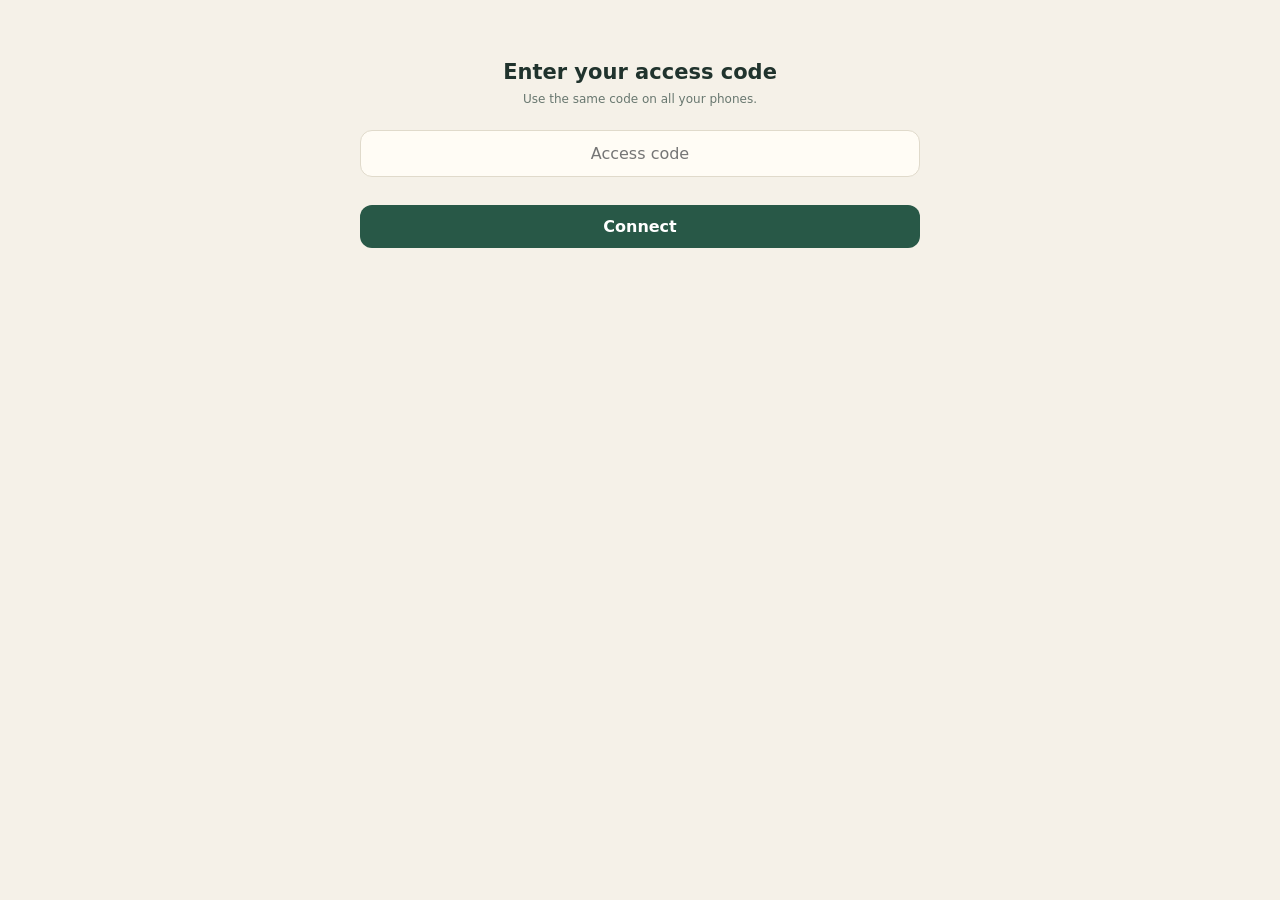
==== index.html @ 41779495 "Add files via upload" ====
<!doctype html>
<html lang="en">
<head>
<meta charset="utf-8">
<meta name="viewport" content="width=device-width, initial-scale=1, viewport-fit=cover">
<meta name="theme-color" content="#285847">
<meta name="apple-mobile-web-app-capable" content="yes">
<meta name="mobile-web-app-capable" content="yes">
<meta name="apple-mobile-web-app-title" content="Arruapan caisses">
<title>Arruapan caisses</title>
<style>
:root{--bg:#F5F1E8;--fg:#20332D;--card:#FFFCF5;--pri:#285847;--onpri:#fff;--mut:#68776F;--bd:#E0DACB;--bad:#B3402F;--mu:#ECE6D8;
box-sizing:border-box;padding-top:env(safe-area-inset-top,0px);padding-bottom:env(safe-area-inset-bottom,0px)}
@media (prefers-color-scheme:dark){:root:not([data-theme="light"]){--bg:#14201B;--fg:#EDEBE3;--card:#1C2B25;--pri:#4E9A7C;--onpri:#0E1713;--mut:#9AAAA2;--bd:#2C3E36;--bad:#E5806F;--mu:#24352E}}
:root[data-theme="dark"]{--bg:#14201B;--fg:#EDEBE3;--card:#1C2B25;--pri:#4E9A7C;--onpri:#0E1713;--mut:#9AAAA2;--bd:#2C3E36;--bad:#E5806F;--mu:#24352E}
html,body{margin:0;min-height:100%;background:var(--bg);color:var(--fg);font-family:system-ui,-apple-system,"Segoe UI",Roboto,Arial,sans-serif}
main,#codeScreen{max-width:560px;margin:0 auto;padding:18px 18px 40px}
header{display:flex;align-items:center;gap:10px;margin-bottom:16px}
h1{flex:1;font-size:21px;margin:0}
button{font:inherit;cursor:pointer;border:0;border-radius:12px;padding:12px 16px;background:var(--pri);color:var(--onpri);font-weight:600}
button.alt{background:var(--mu);color:var(--fg)}
button.sel{background:var(--pri);color:var(--onpri)}
button:disabled{opacity:.6}
input{font:inherit;width:100%;box-sizing:border-box;padding:13px;border-radius:12px;border:1px solid var(--bd);background:var(--card);color:var(--fg)}
.total{background:var(--pri);color:var(--onpri);border-radius:20px;padding:20px;margin-bottom:10px}
.total small{opacity:.85;letter-spacing:1px;font-weight:700;font-size:11px}
.total b{display:block;font-size:48px;line-height:1.2}
#status{display:block;background:none;color:var(--mut);padding:4px 0;margin:0 0 14px;font-size:12px;font-weight:500;text-align:left}
#status.bad{color:var(--bad)}
.row{display:flex;align-items:center;gap:12px;width:100%;text-align:left;background:var(--card);color:var(--fg);border:1px solid var(--bd);margin-bottom:9px;padding:14px}
.row span{flex:1;min-width:0;overflow:hidden;text-overflow:ellipsis;white-space:nowrap}
.row b{font-size:22px;color:var(--pri)}
.sum{font-size:12px;color:var(--mut);margin:8px 2px}
.sheet{position:fixed;inset:0;background:rgba(0,0,0,.45);display:flex;align-items:flex-end;justify-content:center;z-index:5}
.sheet>div{background:var(--bg);width:100%;max-width:560px;max-height:92%;overflow:auto;border-radius:22px 22px 0 0;padding:20px 18px calc(22px + env(safe-area-inset-bottom,0px));box-sizing:border-box}
.top{display:flex;align-items:center;gap:8px}.top h2{flex:1;margin:0;font-size:19px;overflow-wrap:anywhere}
.top button{padding:9px 13px}
.bal{background:var(--pri);color:var(--onpri);border-radius:16px;padding:14px 16px;margin:14px 0}
.bal b{font-size:34px}
label{display:block;font-size:13px;font-weight:600;margin:12px 0 6px}
.two{display:flex;gap:8px}.two button{flex:1}
.err{color:var(--bad);font-size:13px;margin:8px 0 0;min-height:16px}
.box{border:1px solid var(--bd);background:var(--card);border-radius:16px;padding:12px;margin-top:12px}
.hist{display:flex;justify-content:space-between;padding:9px 0;border-bottom:1px solid var(--bd);font-size:14px}
.hist:last-child{border:0}
.hide{display:none!important}
#codeScreen{text-align:center;padding-top:60px}
</style>
</head>
<body>
<div id="codeScreen" class="hide">
  <h1 style="margin-bottom:8px">Enter your access code</h1>
  <p class="sum">Use the same code on all your phones.</p>
  <input id="code" autocapitalize="none" autocomplete="off" placeholder="Access code" style="text-align:center;margin:16px 0 4px">
  <p class="err" id="cerr"></p>
  <button id="connect" style="width:100%">Connect</button>
</div>
<main id="main">
  <header><h1>Arruapan caisses</h1><button id="add">+ Add store</button></header>
  <div class="total"><small>CAISSES STILL OUT</small><b id="total">0</b><span id="across"></span></div>
  <button id="status" type="button">Starting…</button>
  <input id="q" type="search" placeholder="Search a supermarket" autocomplete="off">
  <p class="sum" id="sum"></p>
  <div id="list"></div>
</main>
<div class="sheet hide" id="sheet"><div id="sbody"></div></div>
<script src="config.js"></script>
<script>
(function () {
'use strict';
const CFG = window.APP_CONFIG || {};
const URL_ = String(CFG.SUPABASE_URL || '').trim().replace(/\/+$/, '');
const KEY = String(CFG.SUPABASE_ANON_KEY || '').trim();
const CONFIGURED = URL_.startsWith('https://') && !URL_.includes('PASTE') && KEY.length > 20 && !KEY.includes('PASTE');
const LS = 'arruapan:v1';
const $ = (id) => document.getElementById(id);
const uid = () => Date.now().toString(36) + '-' + Math.random().toString(36).slice(2, 9);
const norm = (s) => s.normalize('NFD').replace(/[\u0300-\u036f]/g, '').trim().toLowerCase();
const label = (n) => (n === 1 ? 'caisse' : 'caisses');
function h(tag, props, ...kids) {
  const e = document.createElement(tag);
  for (const [k, v] of Object.entries(props || {})) {
    if (k === 'class') e.className = v; else if (k.startsWith('on')) e[k] = v; else if (k === 'value') e.value = v; else e.setAttribute(k, v);
  }
  for (const c of kids.flat()) if (c != null && c !== false) e.append(c.nodeType ? c : document.createTextNode(c));
  return e;
}

// ---------- saved data ----------
let st = { code: null, server: [], outbox: [] };
try { const s = JSON.parse(localStorage.getItem(LS) || 'null'); if (s && Array.isArray(s.server) && Array.isArray(s.outbox)) st = s; } catch (e) {}
function save() { try { localStorage.setItem(LS, JSON.stringify(st)); } catch (e) {} }

// ---------- server calls ----------
async function rpc(fn, args) {
  const headers = { 'Content-Type': 'application/json', apikey: KEY };
  if (KEY.startsWith('eyJ')) headers.Authorization = 'Bearer ' + KEY;
  const ctl = new AbortController(); const t = setTimeout(() => ctl.abort(), 15000);
  let r;
  try { r = await fetch(URL_ + '/rest/v1/rpc/' + fn, { method: 'POST', headers, body: JSON.stringify(args), signal: ctl.signal }); }
  catch (e) { const x = new Error('No connection'); x.net = true; throw x; }
  finally { clearTimeout(t); }
  const text = await r.text();
  if (!r.ok) { const x = new Error(text.includes('bad_code') ? 'Wrong code' : 'Server ' + r.status + ': ' + text.slice(0, 140)); x.bad = text.includes('bad_code'); throw x; }
  return text ? JSON.parse(text) : null;
}
const fetchStores = async (code) => (await rpc('list_stores', { p_code: code })).map((r) => ({ id: String(r.id), name: String(r.name), createdAt: String(r.createdAt), balance: Number(r.balance) || 0 }));
const fetchMoves = async (code, id) => (await rpc('list_movements', { p_code: code, p_store_id: id })).map((r) => ({ id: String(r.id), type: r.type === 'return' ? 'return' : 'delivery', count: Number(r.count) || 0, createdAt: String(r.createdAt) }));

// ---------- what the screen shows = server list + changes not sent yet ----------
function applyOp(list, op) {
  if (op.kind === 'addStore') return list.some((s) => s.id === op.id) ? list : [...list, { id: op.id, name: op.name, createdAt: op.createdAt, balance: 0 }];
  if (op.kind === 'rename') return list.map((s) => (s.id === op.id ? { ...s, name: op.name } : s));
  return list.map((s) => (s.id === op.storeId ? { ...s, balance: s.balance + (op.type === 'delivery' ? op.count : -op.count) } : s));
}
function stores() { const seen = new Set(); let l = st.server; for (const o of st.outbox) { if (seen.has(o.opId)) continue; seen.add(o.opId); l = applyOp(l, o); } return l; }
function dispatch(op) { st.outbox.push(op); save(); render(); renderHist(); sync(); }
const addStore = (name) => dispatch({ opId: uid(), kind: 'addStore', id: uid(), name, createdAt: new Date().toISOString() });
const renameStore = (id, name) => dispatch({ opId: uid(), kind: 'rename', id, name });
const move = (storeId, type, count) => { const id = uid(); dispatch({ opId: id, kind: 'movement', id, storeId, type, count, createdAt: new Date().toISOString() }); };

// ---------- sync ----------
let syncing = false, again = false, status = CONFIGURED ? 'syncing' : 'local', statusMsg = '', serverHist = [], openId = null;
function setStatus(s, m) { status = s; statusMsg = m || ''; render(); }
async function sync() {
  if (!CONFIGURED || !st.code) return;
  if (syncing) { again = true; return; }
  syncing = true;
  if (st.outbox.length || status !== 'synced') setStatus('syncing');
  try {
    do {
      again = false; const code = st.code; if (!code) break;
      const batch = st.outbox.slice(0, 200);
      if (batch.length) {
        await rpc('apply_ops', { p_code: code, p_ops: batch });
        const sent = new Set(batch.map((o) => o.opId)); st.outbox = st.outbox.filter((o) => !sent.has(o.opId)); save();
        if (st.outbox.length) { again = true; continue; }
      }
      st.server = await fetchStores(code); save();
    } while (again);
    setStatus('synced'); if (openId) loadHist();
  } catch (e) {
    if (e.bad) { st.code = null; save(); showGate(); setStatus('error', 'The access code was refused.'); }
    else if (e.net) setStatus('offline'); else setStatus('error', e.message);
  } finally { syncing = false; }
}

// ---------- main screen ----------
function render() {
  const all = stores(), q = norm($('q').value);
  const sum = (l) => l.reduce((t, s) => t + s.balance, 0);
  $('total').textContent = sum(all);
  $('across').textContent = 'Across ' + all.length + (all.length === 1 ? ' supermarket' : ' supermarkets');
  const shown = all.filter((s) => norm(s.name).includes(q)).sort((a, b) => b.balance - a.balance || a.name.localeCompare(b.name));
  $('sum').textContent = q ? shown.length + ' of ' + all.length + ' found · ' + sum(shown) + ' ' + label(sum(shown)) : '';
  const n = st.outbox.length;
  const text = { local: 'Cloud not set up yet · saved on this phone only', syncing: 'Syncing…', error: 'Server problem' + (statusMsg ? ' · ' + statusMsg : ''),
    offline: n ? 'Offline · ' + n + (n === 1 ? ' change' : ' changes') + ' waiting to send' : 'Offline · showing the last saved list',
    synced: 'Shared with your other phones · up to date (tap to refresh)' }[status];
  $('status').textContent = text; $('status').className = status === 'offline' || status === 'error' ? 'bad' : '';
  const list = $('list'); list.textContent = '';
  if (!shown.length) {
    list.append(h('p', { class: 'sum' }, all.length ? 'No supermarket found.' : 'No supermarkets yet. Tap “+ Add store”.'));
    if (all.length && q) list.append(h('button', { onclick: () => openAdd($('q').value.trim()) }, 'Add “' + $('q').value.trim() + '”'));
  }
  for (const s of shown) list.append(h('button', { class: 'row', onclick: () => openDetail(s.id) }, h('span', {}, s.name), h('b', {}, String(s.balance))));
}

// ---------- sheets ----------
const sheet = $('sheet'), body = $('sbody');
function closeSheet() { sheet.classList.add('hide'); openId = null; serverHist = []; }
function openSheet(nodes) { body.textContent = ''; body.append(...nodes); sheet.classList.remove('hide'); }
sheet.onclick = (e) => { if (e.target === sheet) closeSheet(); };
document.addEventListener('keydown', (e) => { if (e.key === 'Escape') closeSheet(); });

function openAdd(prefill) {
  const inp = h('input', { maxlength: '60', placeholder: 'Supermarket name', value: prefill || '' }), err = h('p', { class: 'err' });
  const go = () => {
    const name = inp.value.trim();
    if (!name) { err.textContent = 'Enter the supermarket name.'; return; }
    if (stores().some((s) => norm(s.name) === norm(name))) { err.textContent = 'This supermarket is already on your list.'; return; }
    addStore(name); closeSheet(); $('q').value = ''; render();
  };
  inp.onkeydown = (e) => { if (e.key === 'Enter') go(); };
  openSheet([h('div', { class: 'top' }, h('h2', {}, 'Add a supermarket'), h('button', { class: 'alt', onclick: closeSheet }, '✕')), h('label', {}, 'Name'), inp, err,
    h('button', { style: 'width:100%;margin-top:6px', onclick: go }, 'Add supermarket')]);
  inp.focus();
}

function openDetail(id) {
  openId = id; serverHist = [];
  const cur = () => stores().find((s) => s.id === id);
  let type = 'delivery';
  const title = h('h2', {}), bal = h('b', {}), balTxt = h('span', {});
  const nm = h('input', { maxlength: '60' }), nerr = h('p', { class: 'err' });
  const rbox = h('div', { class: 'box hide' }, h('label', { style: 'margin-top:0' }, 'Supermarket name'), nm, nerr,
    h('div', { class: 'two', style: 'margin-top:10px' }, h('button', { class: 'alt', onclick: () => rbox.classList.add('hide') }, 'Cancel'),
      h('button', { onclick: () => {
        const name = nm.value.trim(), s = cur();
        if (!name) { nerr.textContent = 'Enter the supermarket name.'; return; }
        if (stores().some((x) => x.id !== id && norm(x.name) === norm(name))) { nerr.textContent = 'Another supermarket already has this name.'; return; }
        if (s && name !== s.name) renameStore(id, name);
        rbox.classList.add('hide');
      } }, 'Save name')));
  const bDel = h('button', { class: 'sel' }, 'Delivered +'), bRet = h('button', { class: 'alt' }, 'Returned −');
  const pick = (t) => { type = t; bDel.className = t === 'delivery' ? 'sel' : 'alt'; bRet.className = t === 'return' ? 'sel' : 'alt'; };
  bDel.onclick = () => pick('delivery'); bRet.onclick = () => pick('return');
  const cnt = h('input', { inputmode: 'numeric', placeholder: 'Number of caisses' }), merr = h('p', { class: 'err' });
  const rec = () => {
    const c = Number(cnt.value), s = cur(); if (!s) return;
    if (!Number.isInteger(c) || c < 1) { merr.textContent = 'Enter a whole number greater than zero.'; return; }
    if (type === 'return' && c > s.balance) { merr.textContent = 'Only ' + s.balance + ' ' + label(s.balance) + ' are out at this supermarket.'; return; }
    move(id, type, c); cnt.value = ''; merr.textContent = '';
  };
  cnt.onkeydown = (e) => { if (e.key === 'Enter') rec(); };
  const ex = h('input', { inputmode: 'numeric', placeholder: 'Exact total' }), xerr = h('p', { class: 'err' });
  const setEx = () => {
    const t = Number(ex.value), s = cur(); if (!s) return;
    if (ex.value.trim() === '' || !Number.isInteger(t) || t < 0) { xerr.textContent = 'Enter a whole number, 0 or more.'; return; }
    if (t !== s.balance) move(id, t > s.balance ? 'delivery' : 'return', Math.abs(t - s.balance));
    ex.value = ''; xerr.textContent = '';
  };
  const hist = h('div', { id: 'hist' });
  refreshDetail = () => { const s = cur(); if (!s) { closeSheet(); return; } title.textContent = s.name; bal.textContent = String(s.balance); balTxt.textContent = ' ' + label(s.balance) + ' still at this store'; };
  openSheet([h('div', { class: 'top' }, title, h('button', { class: 'alt', 'aria-label': 'Edit name', onclick: () => { nm.value = cur().name; nerr.textContent = ''; rbox.classList.remove('hide'); nm.focus(); } }, '✎'),
      h('button', { class: 'alt', onclick: closeSheet }, '✕')),
    rbox, h('div', { class: 'bal' }, bal, balTxt),
    h('div', { class: 'two' }, bDel, bRet), h('label', {}, 'How many caisses?'), cnt, merr, h('button', { style: 'width:100%', onclick: rec }, 'Record'),
    h('label', {}, 'Or set the exact total'), h('div', { class: 'two' }, ex, h('button', { class: 'alt', style: 'flex:0 0 auto', onclick: setEx }, 'Set')), xerr,
    h('label', {}, 'Recent activity'), hist]);
  refreshDetail(); renderHist(); loadHist();
}
let refreshDetail = () => {};

function histRows() {
  const pend = st.outbox.filter((o) => o.kind === 'movement' && o.storeId === openId).map((o) => ({ id: o.id, type: o.type, count: o.count, createdAt: o.createdAt })).reverse();
  return [...pend, ...serverHist.filter((r) => !pend.some((p) => p.id === r.id))].slice(0, 8);
}
function renderHist() {
  const el = $('hist'); if (!el || !openId) return; refreshDetail();
  const rows = histRows(); el.textContent = '';
  if (!rows.length) el.append(h('p', { class: 'sum' }, 'No activity yet.'));
  for (const r of rows) {
    const d = new Date(r.createdAt), today = d.toDateString() === new Date().toDateString();
    el.append(h('div', { class: 'hist' }, h('span', {}, (r.type === 'delivery' ? 'Delivered' : 'Returned') + ' · ' + (today ? 'Today' : d.toLocaleDateString('en', { day: 'numeric', month: 'short' }))),
      h('b', { style: 'color:var(' + (r.type === 'delivery' ? '--pri' : '--bad') + ')' }, (r.type === 'delivery' ? '+' : '−') + r.count)));
  }
}
async function loadHist() {
  if (!CONFIGURED || !st.code || !openId) return; const id = openId;
  try { const rows = await fetchMoves(st.code, id); if (openId === id) { serverHist = rows; renderHist(); } } catch (e) {}
}

// ---------- access code ----------
function showGate() { $('main').classList.add('hide'); $('codeScreen').classList.remove('hide'); closeSheet(); }
function hideGate() { $('codeScreen').classList.add('hide'); $('main').classList.remove('hide'); }
$('connect').onclick = async () => {
  const code = $('code').value.trim(); if (!code) { $('cerr').textContent = 'Enter the code.'; return; }
  $('connect').disabled = true; $('cerr').textContent = '';
  try { st.server = await fetchStores(code); st.code = code; save(); $('code').value = ''; hideGate(); setStatus('syncing'); sync(); }
  catch (e) { $('cerr').textContent = e.bad ? 'Wrong code. Try again.' : e.net ? 'No internet connection. Try again.' : e.message; }
  $('connect').disabled = false;
};
$('code').onkeydown = (e) => { if (e.key === 'Enter') $('connect').click(); };

// ---------- start ----------
$('add').onclick = () => openAdd('');
$('q').oninput = render;
$('status').onclick = () => sync();
setInterval(() => { if (document.visibilityState === 'visible') sync(); }, 15000);
document.addEventListener('visibilitychange', () => { if (document.visibilityState === 'visible') sync(); });
window.addEventListener('online', () => sync());
if (CONFIGURED && !st.code) showGate();
render(); sync();
})();
</script>
</body>
</html>
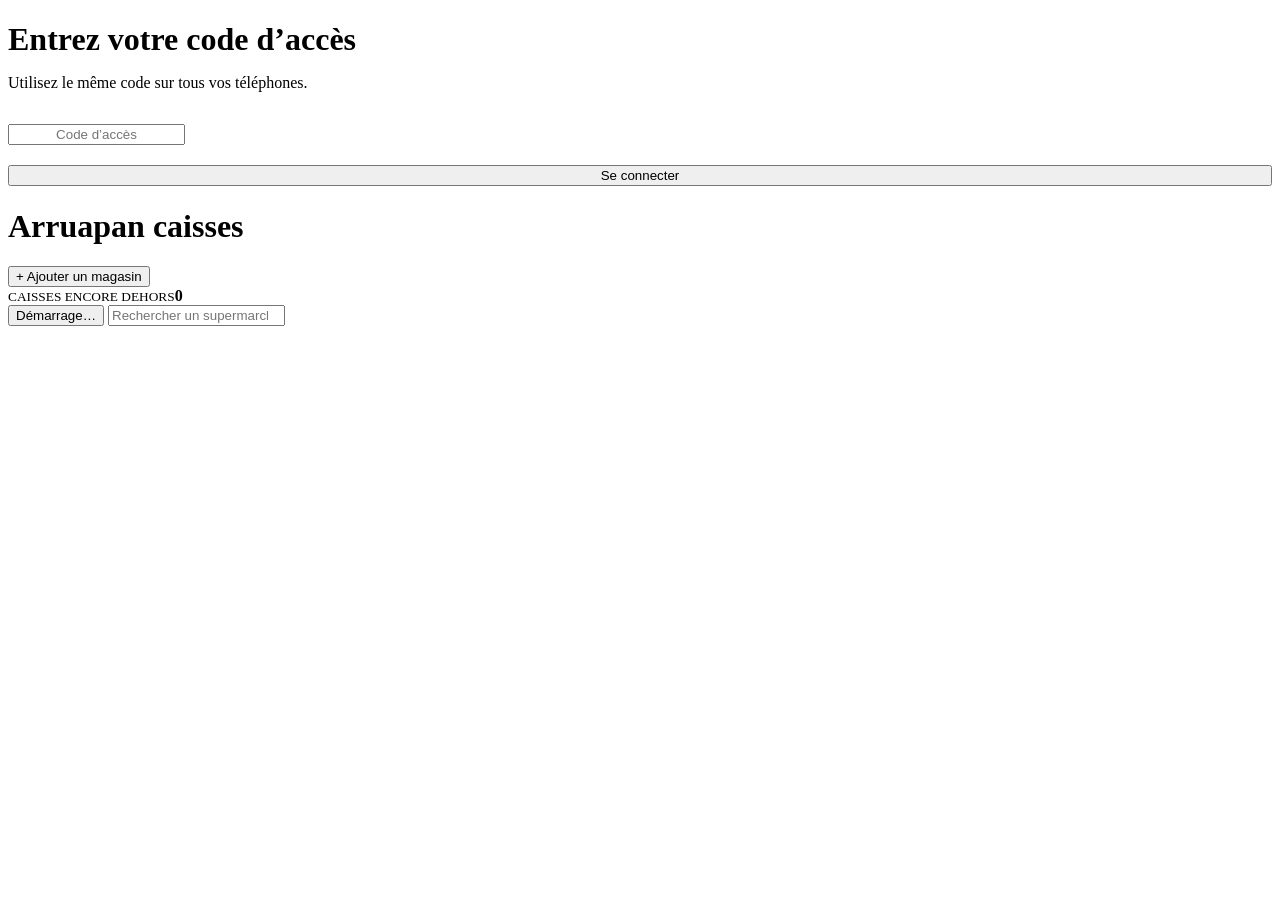
==== commit b3ba216b: "Rename index (3).html to index.html" ====
--- a/index.html
+++ b/index.html
@@ -1,5 +1,5 @@
 <!doctype html>
-<html lang="en">
+<html lang="fr">
 <head>
 <meta charset="utf-8">
 <meta name="viewport" content="width=device-width, initial-scale=1, viewport-fit=cover">
@@ -8,271 +8,26 @@
 <meta name="mobile-web-app-capable" content="yes">
 <meta name="apple-mobile-web-app-title" content="Arruapan caisses">
 <title>Arruapan caisses</title>
-<style>
-:root{--bg:#F5F1E8;--fg:#20332D;--card:#FFFCF5;--pri:#285847;--onpri:#fff;--mut:#68776F;--bd:#E0DACB;--bad:#B3402F;--mu:#ECE6D8;
-box-sizing:border-box;padding-top:env(safe-area-inset-top,0px);padding-bottom:env(safe-area-inset-bottom,0px)}
-@media (prefers-color-scheme:dark){:root:not([data-theme="light"]){--bg:#14201B;--fg:#EDEBE3;--card:#1C2B25;--pri:#4E9A7C;--onpri:#0E1713;--mut:#9AAAA2;--bd:#2C3E36;--bad:#E5806F;--mu:#24352E}}
-:root[data-theme="dark"]{--bg:#14201B;--fg:#EDEBE3;--card:#1C2B25;--pri:#4E9A7C;--onpri:#0E1713;--mut:#9AAAA2;--bd:#2C3E36;--bad:#E5806F;--mu:#24352E}
-html,body{margin:0;min-height:100%;background:var(--bg);color:var(--fg);font-family:system-ui,-apple-system,"Segoe UI",Roboto,Arial,sans-serif}
-main,#codeScreen{max-width:560px;margin:0 auto;padding:18px 18px 40px}
-header{display:flex;align-items:center;gap:10px;margin-bottom:16px}
-h1{flex:1;font-size:21px;margin:0}
-button{font:inherit;cursor:pointer;border:0;border-radius:12px;padding:12px 16px;background:var(--pri);color:var(--onpri);font-weight:600}
-button.alt{background:var(--mu);color:var(--fg)}
-button.sel{background:var(--pri);color:var(--onpri)}
-button:disabled{opacity:.6}
-input{font:inherit;width:100%;box-sizing:border-box;padding:13px;border-radius:12px;border:1px solid var(--bd);background:var(--card);color:var(--fg)}
-.total{background:var(--pri);color:var(--onpri);border-radius:20px;padding:20px;margin-bottom:10px}
-.total small{opacity:.85;letter-spacing:1px;font-weight:700;font-size:11px}
-.total b{display:block;font-size:48px;line-height:1.2}
-#status{display:block;background:none;color:var(--mut);padding:4px 0;margin:0 0 14px;font-size:12px;font-weight:500;text-align:left}
-#status.bad{color:var(--bad)}
-.row{display:flex;align-items:center;gap:12px;width:100%;text-align:left;background:var(--card);color:var(--fg);border:1px solid var(--bd);margin-bottom:9px;padding:14px}
-.row span{flex:1;min-width:0;overflow:hidden;text-overflow:ellipsis;white-space:nowrap}
-.row b{font-size:22px;color:var(--pri)}
-.sum{font-size:12px;color:var(--mut);margin:8px 2px}
-.sheet{position:fixed;inset:0;background:rgba(0,0,0,.45);display:flex;align-items:flex-end;justify-content:center;z-index:5}
-.sheet>div{background:var(--bg);width:100%;max-width:560px;max-height:92%;overflow:auto;border-radius:22px 22px 0 0;padding:20px 18px calc(22px + env(safe-area-inset-bottom,0px));box-sizing:border-box}
-.top{display:flex;align-items:center;gap:8px}.top h2{flex:1;margin:0;font-size:19px;overflow-wrap:anywhere}
-.top button{padding:9px 13px}
-.bal{background:var(--pri);color:var(--onpri);border-radius:16px;padding:14px 16px;margin:14px 0}
-.bal b{font-size:34px}
-label{display:block;font-size:13px;font-weight:600;margin:12px 0 6px}
-.two{display:flex;gap:8px}.two button{flex:1}
-.err{color:var(--bad);font-size:13px;margin:8px 0 0;min-height:16px}
-.box{border:1px solid var(--bd);background:var(--card);border-radius:16px;padding:12px;margin-top:12px}
-.hist{display:flex;justify-content:space-between;padding:9px 0;border-bottom:1px solid var(--bd);font-size:14px}
-.hist:last-child{border:0}
-.hide{display:none!important}
-#codeScreen{text-align:center;padding-top:60px}
-</style>
+<link rel="stylesheet" href="style.css">
 </head>
 <body>
 <div id="codeScreen" class="hide">
-  <h1 style="margin-bottom:8px">Enter your access code</h1>
-  <p class="sum">Use the same code on all your phones.</p>
-  <input id="code" autocapitalize="none" autocomplete="off" placeholder="Access code" style="text-align:center;margin:16px 0 4px">
+  <h1 style="margin-bottom:8px">Entrez votre code d’accès</h1>
+  <p class="sum">Utilisez le même code sur tous vos téléphones.</p>
+  <input id="code" autocapitalize="none" autocomplete="off" placeholder="Code d’accès" style="text-align:center;margin:16px 0 4px">
   <p class="err" id="cerr"></p>
-  <button id="connect" style="width:100%">Connect</button>
+  <button id="connect" style="width:100%">Se connecter</button>
 </div>
 <main id="main">
-  <header><h1>Arruapan caisses</h1><button id="add">+ Add store</button></header>
-  <div class="total"><small>CAISSES STILL OUT</small><b id="total">0</b><span id="across"></span></div>
-  <button id="status" type="button">Starting…</button>
-  <input id="q" type="search" placeholder="Search a supermarket" autocomplete="off">
+  <header><h1>Arruapan caisses</h1><button id="add">+ Ajouter un magasin</button></header>
+  <div class="total"><small>CAISSES ENCORE DEHORS</small><b id="total">0</b><span id="across"></span></div>
+  <button id="status" type="button">Démarrage…</button>
+  <input id="q" type="search" placeholder="Rechercher un supermarché" autocomplete="off">
   <p class="sum" id="sum"></p>
   <div id="list"></div>
 </main>
 <div class="sheet hide" id="sheet"><div id="sbody"></div></div>
 <script src="config.js"></script>
-<script>
-(function () {
-'use strict';
-const CFG = window.APP_CONFIG || {};
-const URL_ = String(CFG.SUPABASE_URL || '').trim().replace(/\/+$/, '');
-const KEY = String(CFG.SUPABASE_ANON_KEY || '').trim();
-const CONFIGURED = URL_.startsWith('https://') && !URL_.includes('PASTE') && KEY.length > 20 && !KEY.includes('PASTE');
-const LS = 'arruapan:v1';
-const $ = (id) => document.getElementById(id);
-const uid = () => Date.now().toString(36) + '-' + Math.random().toString(36).slice(2, 9);
-const norm = (s) => s.normalize('NFD').replace(/[\u0300-\u036f]/g, '').trim().toLowerCase();
-const label = (n) => (n === 1 ? 'caisse' : 'caisses');
-function h(tag, props, ...kids) {
-  const e = document.createElement(tag);
-  for (const [k, v] of Object.entries(props || {})) {
-    if (k === 'class') e.className = v; else if (k.startsWith('on')) e[k] = v; else if (k === 'value') e.value = v; else e.setAttribute(k, v);
-  }
-  for (const c of kids.flat()) if (c != null && c !== false) e.append(c.nodeType ? c : document.createTextNode(c));
-  return e;
-}
-
-// ---------- saved data ----------
-let st = { code: null, server: [], outbox: [] };
-try { const s = JSON.parse(localStorage.getItem(LS) || 'null'); if (s && Array.isArray(s.server) && Array.isArray(s.outbox)) st = s; } catch (e) {}
-function save() { try { localStorage.setItem(LS, JSON.stringify(st)); } catch (e) {} }
-
-// ---------- server calls ----------
-async function rpc(fn, args) {
-  const headers = { 'Content-Type': 'application/json', apikey: KEY };
-  if (KEY.startsWith('eyJ')) headers.Authorization = 'Bearer ' + KEY;
-  const ctl = new AbortController(); const t = setTimeout(() => ctl.abort(), 15000);
-  let r;
-  try { r = await fetch(URL_ + '/rest/v1/rpc/' + fn, { method: 'POST', headers, body: JSON.stringify(args), signal: ctl.signal }); }
-  catch (e) { const x = new Error('No connection'); x.net = true; throw x; }
-  finally { clearTimeout(t); }
-  const text = await r.text();
-  if (!r.ok) { const x = new Error(text.includes('bad_code') ? 'Wrong code' : 'Server ' + r.status + ': ' + text.slice(0, 140)); x.bad = text.includes('bad_code'); throw x; }
-  return text ? JSON.parse(text) : null;
-}
-const fetchStores = async (code) => (await rpc('list_stores', { p_code: code })).map((r) => ({ id: String(r.id), name: String(r.name), createdAt: String(r.createdAt), balance: Number(r.balance) || 0 }));
-const fetchMoves = async (code, id) => (await rpc('list_movements', { p_code: code, p_store_id: id })).map((r) => ({ id: String(r.id), type: r.type === 'return' ? 'return' : 'delivery', count: Number(r.count) || 0, createdAt: String(r.createdAt) }));
-
-// ---------- what the screen shows = server list + changes not sent yet ----------
-function applyOp(list, op) {
-  if (op.kind === 'addStore') return list.some((s) => s.id === op.id) ? list : [...list, { id: op.id, name: op.name, createdAt: op.createdAt, balance: 0 }];
-  if (op.kind === 'rename') return list.map((s) => (s.id === op.id ? { ...s, name: op.name } : s));
-  return list.map((s) => (s.id === op.storeId ? { ...s, balance: s.balance + (op.type === 'delivery' ? op.count : -op.count) } : s));
-}
-function stores() { const seen = new Set(); let l = st.server; for (const o of st.outbox) { if (seen.has(o.opId)) continue; seen.add(o.opId); l = applyOp(l, o); } return l; }
-function dispatch(op) { st.outbox.push(op); save(); render(); renderHist(); sync(); }
-const addStore = (name) => dispatch({ opId: uid(), kind: 'addStore', id: uid(), name, createdAt: new Date().toISOString() });
-const renameStore = (id, name) => dispatch({ opId: uid(), kind: 'rename', id, name });
-const move = (storeId, type, count) => { const id = uid(); dispatch({ opId: id, kind: 'movement', id, storeId, type, count, createdAt: new Date().toISOString() }); };
-
-// ---------- sync ----------
-let syncing = false, again = false, status = CONFIGURED ? 'syncing' : 'local', statusMsg = '', serverHist = [], openId = null;
-function setStatus(s, m) { status = s; statusMsg = m || ''; render(); }
-async function sync() {
-  if (!CONFIGURED || !st.code) return;
-  if (syncing) { again = true; return; }
-  syncing = true;
-  if (st.outbox.length || status !== 'synced') setStatus('syncing');
-  try {
-    do {
-      again = false; const code = st.code; if (!code) break;
-      const batch = st.outbox.slice(0, 200);
-      if (batch.length) {
-        await rpc('apply_ops', { p_code: code, p_ops: batch });
-        const sent = new Set(batch.map((o) => o.opId)); st.outbox = st.outbox.filter((o) => !sent.has(o.opId)); save();
-        if (st.outbox.length) { again = true; continue; }
-      }
-      st.server = await fetchStores(code); save();
-    } while (again);
-    setStatus('synced'); if (openId) loadHist();
-  } catch (e) {
-    if (e.bad) { st.code = null; save(); showGate(); setStatus('error', 'The access code was refused.'); }
-    else if (e.net) setStatus('offline'); else setStatus('error', e.message);
-  } finally { syncing = false; }
-}
-
-// ---------- main screen ----------
-function render() {
-  const all = stores(), q = norm($('q').value);
-  const sum = (l) => l.reduce((t, s) => t + s.balance, 0);
-  $('total').textContent = sum(all);
-  $('across').textContent = 'Across ' + all.length + (all.length === 1 ? ' supermarket' : ' supermarkets');
-  const shown = all.filter((s) => norm(s.name).includes(q)).sort((a, b) => b.balance - a.balance || a.name.localeCompare(b.name));
-  $('sum').textContent = q ? shown.length + ' of ' + all.length + ' found · ' + sum(shown) + ' ' + label(sum(shown)) : '';
-  const n = st.outbox.length;
-  const text = { local: 'Cloud not set up yet · saved on this phone only', syncing: 'Syncing…', error: 'Server problem' + (statusMsg ? ' · ' + statusMsg : ''),
-    offline: n ? 'Offline · ' + n + (n === 1 ? ' change' : ' changes') + ' waiting to send' : 'Offline · showing the last saved list',
-    synced: 'Shared with your other phones · up to date (tap to refresh)' }[status];
-  $('status').textContent = text; $('status').className = status === 'offline' || status === 'error' ? 'bad' : '';
-  const list = $('list'); list.textContent = '';
-  if (!shown.length) {
-    list.append(h('p', { class: 'sum' }, all.length ? 'No supermarket found.' : 'No supermarkets yet. Tap “+ Add store”.'));
-    if (all.length && q) list.append(h('button', { onclick: () => openAdd($('q').value.trim()) }, 'Add “' + $('q').value.trim() + '”'));
-  }
-  for (const s of shown) list.append(h('button', { class: 'row', onclick: () => openDetail(s.id) }, h('span', {}, s.name), h('b', {}, String(s.balance))));
-}
-
-// ---------- sheets ----------
-const sheet = $('sheet'), body = $('sbody');
-function closeSheet() { sheet.classList.add('hide'); openId = null; serverHist = []; }
-function openSheet(nodes) { body.textContent = ''; body.append(...nodes); sheet.classList.remove('hide'); }
-sheet.onclick = (e) => { if (e.target === sheet) closeSheet(); };
-document.addEventListener('keydown', (e) => { if (e.key === 'Escape') closeSheet(); });
-
-function openAdd(prefill) {
-  const inp = h('input', { maxlength: '60', placeholder: 'Supermarket name', value: prefill || '' }), err = h('p', { class: 'err' });
-  const go = () => {
-    const name = inp.value.trim();
-    if (!name) { err.textContent = 'Enter the supermarket name.'; return; }
-    if (stores().some((s) => norm(s.name) === norm(name))) { err.textContent = 'This supermarket is already on your list.'; return; }
-    addStore(name); closeSheet(); $('q').value = ''; render();
-  };
-  inp.onkeydown = (e) => { if (e.key === 'Enter') go(); };
-  openSheet([h('div', { class: 'top' }, h('h2', {}, 'Add a supermarket'), h('button', { class: 'alt', onclick: closeSheet }, '✕')), h('label', {}, 'Name'), inp, err,
-    h('button', { style: 'width:100%;margin-top:6px', onclick: go }, 'Add supermarket')]);
-  inp.focus();
-}
-
-function openDetail(id) {
-  openId = id; serverHist = [];
-  const cur = () => stores().find((s) => s.id === id);
-  let type = 'delivery';
-  const title = h('h2', {}), bal = h('b', {}), balTxt = h('span', {});
-  const nm = h('input', { maxlength: '60' }), nerr = h('p', { class: 'err' });
-  const rbox = h('div', { class: 'box hide' }, h('label', { style: 'margin-top:0' }, 'Supermarket name'), nm, nerr,
-    h('div', { class: 'two', style: 'margin-top:10px' }, h('button', { class: 'alt', onclick: () => rbox.classList.add('hide') }, 'Cancel'),
-      h('button', { onclick: () => {
-        const name = nm.value.trim(), s = cur();
-        if (!name) { nerr.textContent = 'Enter the supermarket name.'; return; }
-        if (stores().some((x) => x.id !== id && norm(x.name) === norm(name))) { nerr.textContent = 'Another supermarket already has this name.'; return; }
-        if (s && name !== s.name) renameStore(id, name);
-        rbox.classList.add('hide');
-      } }, 'Save name')));
-  const bDel = h('button', { class: 'sel' }, 'Delivered +'), bRet = h('button', { class: 'alt' }, 'Returned −');
-  const pick = (t) => { type = t; bDel.className = t === 'delivery' ? 'sel' : 'alt'; bRet.className = t === 'return' ? 'sel' : 'alt'; };
-  bDel.onclick = () => pick('delivery'); bRet.onclick = () => pick('return');
-  const cnt = h('input', { inputmode: 'numeric', placeholder: 'Number of caisses' }), merr = h('p', { class: 'err' });
-  const rec = () => {
-    const c = Number(cnt.value), s = cur(); if (!s) return;
-    if (!Number.isInteger(c) || c < 1) { merr.textContent = 'Enter a whole number greater than zero.'; return; }
-    if (type === 'return' && c > s.balance) { merr.textContent = 'Only ' + s.balance + ' ' + label(s.balance) + ' are out at this supermarket.'; return; }
-    move(id, type, c); cnt.value = ''; merr.textContent = '';
-  };
-  cnt.onkeydown = (e) => { if (e.key === 'Enter') rec(); };
-  const ex = h('input', { inputmode: 'numeric', placeholder: 'Exact total' }), xerr = h('p', { class: 'err' });
-  const setEx = () => {
-    const t = Number(ex.value), s = cur(); if (!s) return;
-    if (ex.value.trim() === '' || !Number.isInteger(t) || t < 0) { xerr.textContent = 'Enter a whole number, 0 or more.'; return; }
-    if (t !== s.balance) move(id, t > s.balance ? 'delivery' : 'return', Math.abs(t - s.balance));
-    ex.value = ''; xerr.textContent = '';
-  };
-  const hist = h('div', { id: 'hist' });
-  refreshDetail = () => { const s = cur(); if (!s) { closeSheet(); return; } title.textContent = s.name; bal.textContent = String(s.balance); balTxt.textContent = ' ' + label(s.balance) + ' still at this store'; };
-  openSheet([h('div', { class: 'top' }, title, h('button', { class: 'alt', 'aria-label': 'Edit name', onclick: () => { nm.value = cur().name; nerr.textContent = ''; rbox.classList.remove('hide'); nm.focus(); } }, '✎'),
-      h('button', { class: 'alt', onclick: closeSheet }, '✕')),
-    rbox, h('div', { class: 'bal' }, bal, balTxt),
-    h('div', { class: 'two' }, bDel, bRet), h('label', {}, 'How many caisses?'), cnt, merr, h('button', { style: 'width:100%', onclick: rec }, 'Record'),
-    h('label', {}, 'Or set the exact total'), h('div', { class: 'two' }, ex, h('button', { class: 'alt', style: 'flex:0 0 auto', onclick: setEx }, 'Set')), xerr,
-    h('label', {}, 'Recent activity'), hist]);
-  refreshDetail(); renderHist(); loadHist();
-}
-let refreshDetail = () => {};
-
-function histRows() {
-  const pend = st.outbox.filter((o) => o.kind === 'movement' && o.storeId === openId).map((o) => ({ id: o.id, type: o.type, count: o.count, createdAt: o.createdAt })).reverse();
-  return [...pend, ...serverHist.filter((r) => !pend.some((p) => p.id === r.id))].slice(0, 8);
-}
-function renderHist() {
-  const el = $('hist'); if (!el || !openId) return; refreshDetail();
-  const rows = histRows(); el.textContent = '';
-  if (!rows.length) el.append(h('p', { class: 'sum' }, 'No activity yet.'));
-  for (const r of rows) {
-    const d = new Date(r.createdAt), today = d.toDateString() === new Date().toDateString();
-    el.append(h('div', { class: 'hist' }, h('span', {}, (r.type === 'delivery' ? 'Delivered' : 'Returned') + ' · ' + (today ? 'Today' : d.toLocaleDateString('en', { day: 'numeric', month: 'short' }))),
-      h('b', { style: 'color:var(' + (r.type === 'delivery' ? '--pri' : '--bad') + ')' }, (r.type === 'delivery' ? '+' : '−') + r.count)));
-  }
-}
-async function loadHist() {
-  if (!CONFIGURED || !st.code || !openId) return; const id = openId;
-  try { const rows = await fetchMoves(st.code, id); if (openId === id) { serverHist = rows; renderHist(); } } catch (e) {}
-}
-
-// ---------- access code ----------
-function showGate() { $('main').classList.add('hide'); $('codeScreen').classList.remove('hide'); closeSheet(); }
-function hideGate() { $('codeScreen').classList.add('hide'); $('main').classList.remove('hide'); }
-$('connect').onclick = async () => {
-  const code = $('code').value.trim(); if (!code) { $('cerr').textContent = 'Enter the code.'; return; }
-  $('connect').disabled = true; $('cerr').textContent = '';
-  try { st.server = await fetchStores(code); st.code = code; save(); $('code').value = ''; hideGate(); setStatus('syncing'); sync(); }
-  catch (e) { $('cerr').textContent = e.bad ? 'Wrong code. Try again.' : e.net ? 'No internet connection. Try again.' : e.message; }
-  $('connect').disabled = false;
-};
-$('code').onkeydown = (e) => { if (e.key === 'Enter') $('connect').click(); };
-
-// ---------- start ----------
-$('add').onclick = () => openAdd('');
-$('q').oninput = render;
-$('status').onclick = () => sync();
-setInterval(() => { if (document.visibilityState === 'visible') sync(); }, 15000);
-document.addEventListener('visibilitychange', () => { if (document.visibilityState === 'visible') sync(); });
-window.addEventListener('online', () => sync());
-if (CONFIGURED && !st.code) showGate();
-render(); sync();
-})();
-</script>
+<script src="app.js"></script>
 </body>
 </html>
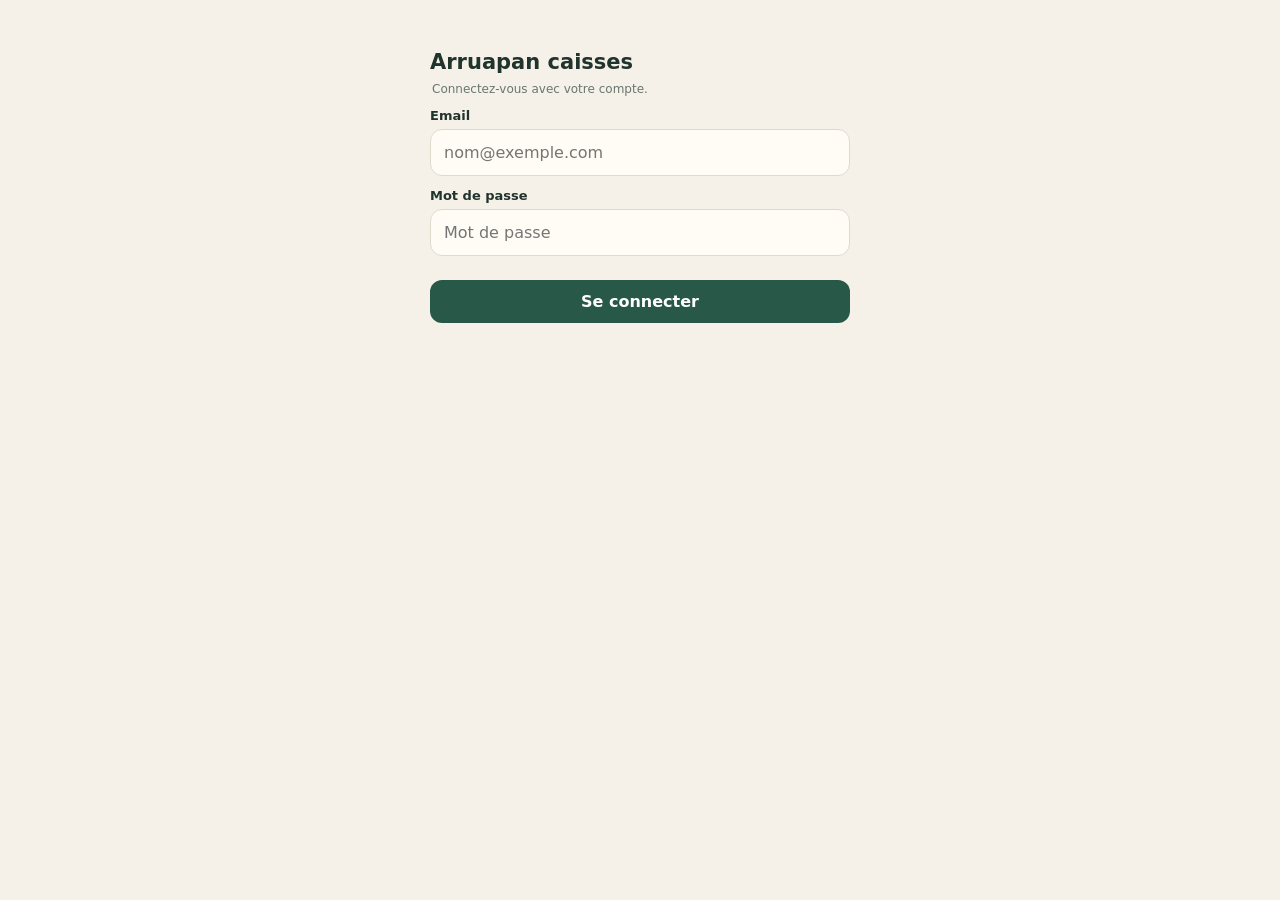
==== commit 83487194: "Rename index (4).html to index.html" ====
--- a/index.html
+++ b/index.html
@@ -11,20 +11,36 @@
 <link rel="stylesheet" href="style.css">
 </head>
 <body>
-<div id="codeScreen" class="hide">
-  <h1 style="margin-bottom:8px">Entrez votre code d’accès</h1>
-  <p class="sum">Utilisez le même code sur tous vos téléphones.</p>
-  <input id="code" autocapitalize="none" autocomplete="off" placeholder="Code d’accès" style="text-align:center;margin:16px 0 4px">
-  <p class="err" id="cerr"></p>
-  <button id="connect" style="width:100%">Se connecter</button>
+<div id="loginScreen" class="big hide" style="max-width:420px;margin:0 auto;padding:50px 18px">
+  <h1 style="margin-bottom:6px">Arruapan caisses</h1>
+  <p class="sum">Connectez-vous avec votre compte.</p>
+  <label for="email">Email</label>
+  <input id="email" type="email" autocapitalize="none" autocomplete="username" placeholder="nom@exemple.com">
+  <label for="pw">Mot de passe</label>
+  <input id="pw" type="password" autocomplete="current-password" placeholder="Mot de passe">
+  <p class="err" id="lerr"></p>
+  <button id="loginBtn" style="width:100%">Se connecter</button>
 </div>
-<main id="main">
-  <header><h1>Arruapan caisses</h1><button id="add">+ Ajouter un magasin</button></header>
+<div id="pendingScreen" class="big hide" style="max-width:420px;margin:0 auto;padding:50px 18px">
+  <h1>Compte en attente</h1>
+  <p class="sum">Votre compte n’est pas encore activé. Demandez au responsable de l’activer, puis appuyez sur « Actualiser ».</p>
+  <div class="two" style="margin-top:18px"><button id="pendRefresh">Actualiser</button><button class="alt" id="pendLogout">Déconnexion</button></div>
+</div>
+<main id="main" class="hide">
+  <header><h1>Arruapan caisses</h1><button id="add" class="hide">+ Ajouter un magasin</button></header>
   <div class="total"><small>CAISSES ENCORE DEHORS</small><b id="total">0</b><span id="across"></span></div>
+  <div class="cards hide" id="adminCards">
+    <div><small>EN ENTREPÔT</small><b id="wh">0</b></div>
+    <div><small>TOTAL (ENTREPÔT + DEHORS)</small><b id="all">0</b></div>
+  </div>
+  <div class="bar hide" id="adminBar">
+    <button class="alt" id="bWh">Entrepôt</button><button class="alt" id="bLog">Journal</button><button class="alt" id="bTeam">Équipe</button>
+  </div>
   <button id="status" type="button">Démarrage…</button>
   <input id="q" type="search" placeholder="Rechercher un supermarché" autocomplete="off">
   <p class="sum" id="sum"></p>
   <div id="list"></div>
+  <div class="foot"><span id="who"></span><br><button class="alt" id="logout">Déconnexion</button><p class="err" id="lomsg"></p></div>
 </main>
 <div class="sheet hide" id="sheet"><div id="sbody"></div></div>
 <script src="config.js"></script>
--- a/style.css
+++ b/style.css
@@ -0,0 +1,36 @@
+:root{--bg:#F5F1E8;--fg:#20332D;--card:#FFFCF5;--pri:#285847;--onpri:#fff;--mut:#68776F;--bd:#E0DACB;--bad:#B3402F;--mu:#ECE6D8;
+box-sizing:border-box;padding-top:env(safe-area-inset-top,0px);padding-bottom:env(safe-area-inset-bottom,0px)}
+@media (prefers-color-scheme:dark){:root:not([data-theme="light"]){--bg:#14201B;--fg:#EDEBE3;--card:#1C2B25;--pri:#4E9A7C;--onpri:#0E1713;--mut:#9AAAA2;--bd:#2C3E36;--bad:#E5806F;--mu:#24352E}}
+:root[data-theme="dark"]{--bg:#14201B;--fg:#EDEBE3;--card:#1C2B25;--pri:#4E9A7C;--onpri:#0E1713;--mut:#9AAAA2;--bd:#2C3E36;--bad:#E5806F;--mu:#24352E}
+html,body{margin:0;min-height:100%;background:var(--bg);color:var(--fg);font-family:system-ui,-apple-system,"Segoe UI",Roboto,Arial,sans-serif}
+main,#codeScreen{max-width:560px;margin:0 auto;padding:18px 18px 40px}
+header{display:flex;align-items:center;gap:10px;margin-bottom:16px}
+h1{flex:1;font-size:21px;margin:0}
+button{font:inherit;cursor:pointer;border:0;border-radius:12px;padding:12px 16px;background:var(--pri);color:var(--onpri);font-weight:600}
+button.alt{background:var(--mu);color:var(--fg)}
+button.sel{background:var(--pri);color:var(--onpri)}
+button:disabled{opacity:.6}
+input{font:inherit;width:100%;box-sizing:border-box;padding:13px;border-radius:12px;border:1px solid var(--bd);background:var(--card);color:var(--fg)}
+.total{background:var(--pri);color:var(--onpri);border-radius:20px;padding:20px;margin-bottom:10px}
+.total small{opacity:.85;letter-spacing:1px;font-weight:700;font-size:11px}
+.total b{display:block;font-size:48px;line-height:1.2}
+#status{display:block;background:none;color:var(--mut);padding:4px 0;margin:0 0 14px;font-size:12px;font-weight:500;text-align:left}
+#status.bad{color:var(--bad)}
+.row{display:flex;align-items:center;gap:12px;width:100%;text-align:left;background:var(--card);color:var(--fg);border:1px solid var(--bd);margin-bottom:9px;padding:14px}
+.row span{flex:1;min-width:0;overflow:hidden;text-overflow:ellipsis;white-space:nowrap}
+.row b{font-size:22px;color:var(--pri)}
+.sum{font-size:12px;color:var(--mut);margin:8px 2px}
+.sheet{position:fixed;inset:0;background:rgba(0,0,0,.45);display:flex;align-items:flex-end;justify-content:center;z-index:5}
+.sheet>div{background:var(--bg);width:100%;max-width:560px;max-height:92%;overflow:auto;border-radius:22px 22px 0 0;padding:20px 18px calc(22px + env(safe-area-inset-bottom,0px));box-sizing:border-box}
+.top{display:flex;align-items:center;gap:8px}.top h2{flex:1;margin:0;font-size:19px;overflow-wrap:anywhere}
+.top button{padding:9px 13px}
+.bal{background:var(--pri);color:var(--onpri);border-radius:16px;padding:14px 16px;margin:14px 0}
+.bal b{font-size:34px}
+label{display:block;font-size:13px;font-weight:600;margin:12px 0 6px}
+.two{display:flex;gap:8px}.two button{flex:1}
+.err{color:var(--bad);font-size:13px;margin:8px 0 0;min-height:16px}
+.box{border:1px solid var(--bd);background:var(--card);border-radius:16px;padding:12px;margin-top:12px}
+.hist{display:flex;justify-content:space-between;padding:9px 0;border-bottom:1px solid var(--bd);font-size:14px}
+.hist:last-child{border:0}
+.hide{display:none!important}
+#codeScreen{text-align:center;padding-top:60px}
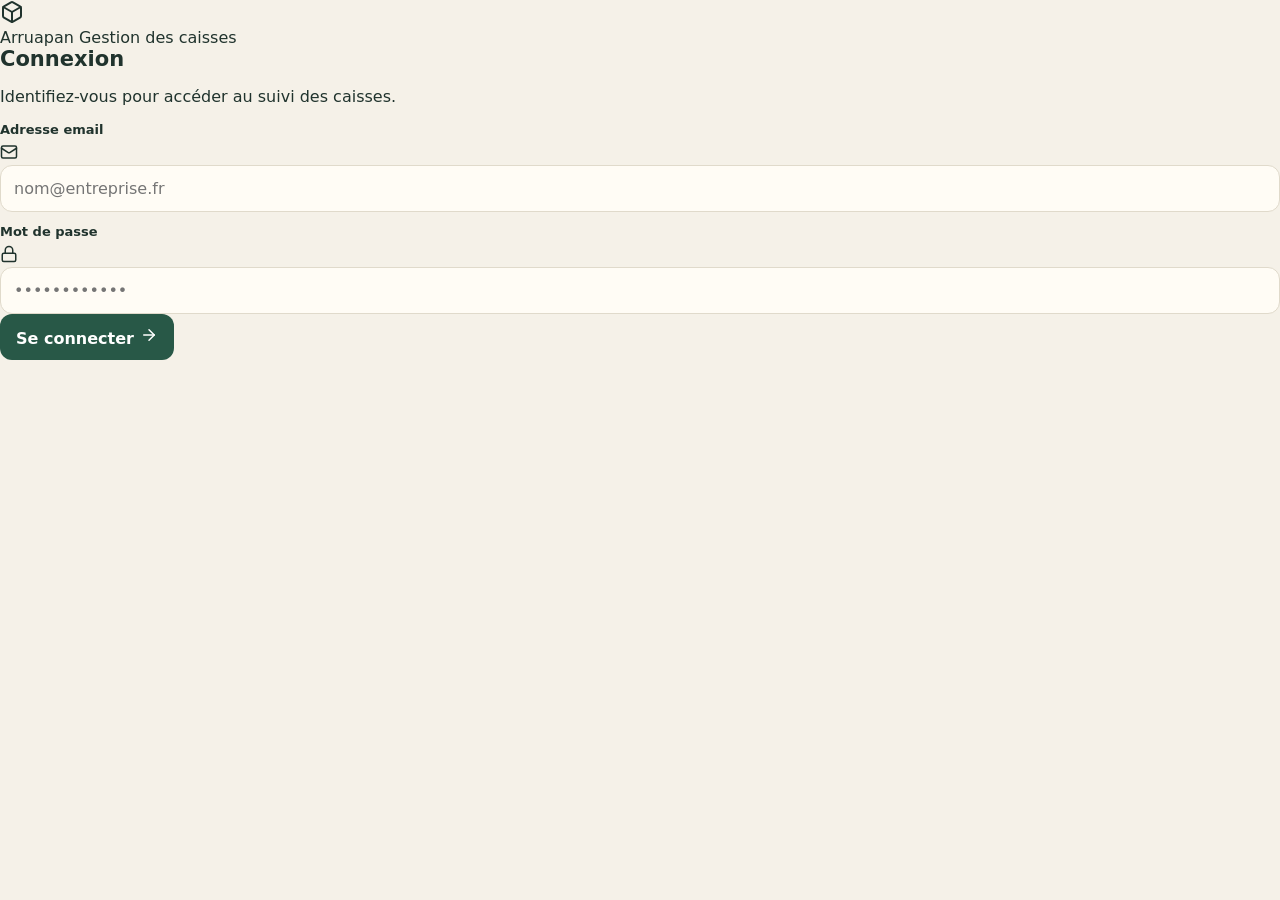
==== commit 64634697: "Rename index (5).html to index.html" ====
--- a/index.html
+++ b/index.html
@@ -1,49 +1,720 @@
 <!doctype html>
-<html lang="fr">
+<html lang="fr" data-theme="light">
 <head>
-<meta charset="utf-8">
-<meta name="viewport" content="width=device-width, initial-scale=1, viewport-fit=cover">
-<meta name="theme-color" content="#285847">
-<meta name="apple-mobile-web-app-capable" content="yes">
-<meta name="mobile-web-app-capable" content="yes">
-<meta name="apple-mobile-web-app-title" content="Arruapan caisses">
-<title>Arruapan caisses</title>
-<link rel="stylesheet" href="style.css">
+  <meta charset="utf-8">
+  <meta name="viewport" content="width=device-width, initial-scale=1, viewport-fit=cover">
+  <meta name="color-scheme" content="light">
+  <meta name="theme-color" content="#0a192f">
+  <meta name="apple-mobile-web-app-capable" content="yes">
+  <meta name="apple-mobile-web-app-status-bar-style" content="black-translucent">
+  <meta name="apple-mobile-web-app-title" content="Arruapan Caisses">
+  <title>Arruapan — Gestion des caisses à pain</title>
+  <link rel="preconnect" href="https://fonts.googleapis.com">
+  <link rel="preconnect" href="https://fonts.gstatic.com" crossorigin>
+  <link href="https://fonts.googleapis.com/css2?family=Inter:wght@400;500;600;700;800&display=swap" rel="stylesheet">
+  <link rel="stylesheet" href="style.css">
 </head>
 <body>
-<div id="loginScreen" class="big hide" style="max-width:420px;margin:0 auto;padding:50px 18px">
-  <h1 style="margin-bottom:6px">Arruapan caisses</h1>
-  <p class="sum">Connectez-vous avec votre compte.</p>
-  <label for="email">Email</label>
-  <input id="email" type="email" autocapitalize="none" autocomplete="username" placeholder="nom@exemple.com">
-  <label for="pw">Mot de passe</label>
-  <input id="pw" type="password" autocomplete="current-password" placeholder="Mot de passe">
-  <p class="err" id="lerr"></p>
-  <button id="loginBtn" style="width:100%">Se connecter</button>
-</div>
-<div id="pendingScreen" class="big hide" style="max-width:420px;margin:0 auto;padding:50px 18px">
-  <h1>Compte en attente</h1>
-  <p class="sum">Votre compte n’est pas encore activé. Demandez au responsable de l’activer, puis appuyez sur « Actualiser ».</p>
-  <div class="two" style="margin-top:18px"><button id="pendRefresh">Actualiser</button><button class="alt" id="pendLogout">Déconnexion</button></div>
-</div>
-<main id="main" class="hide">
-  <header><h1>Arruapan caisses</h1><button id="add" class="hide">+ Ajouter un magasin</button></header>
-  <div class="total"><small>CAISSES ENCORE DEHORS</small><b id="total">0</b><span id="across"></span></div>
-  <div class="cards hide" id="adminCards">
-    <div><small>EN ENTREPÔT</small><b id="wh">0</b></div>
-    <div><small>TOTAL (ENTREPÔT + DEHORS)</small><b id="all">0</b></div>
+
+  <!-- ======================================================================
+       1. LOGIN SCREEN
+       ====================================================================== -->
+  <div id="loginScreen" class="auth-wrapper hide">
+    <div class="auth-card">
+      <div class="auth-brand">
+        <div class="brand-icon-box">
+          <svg width="24" height="24" viewBox="0 0 24 24" fill="none" stroke="currentColor" stroke-width="2" stroke-linecap="round" stroke-linejoin="round">
+            <path d="M21 8a2 2 0 0 0-1-1.73l-7-4a2 2 0 0 0-2 0l-7 4A2 2 0 0 0 3 8v8a2 2 0 0 0 1 1.73l7 4a2 2 0 0 0 2 0l7-4A2 2 0 0 0 21 16Z"></path>
+            <path d="m3.3 7 8.7 5 8.7-5"></path>
+            <path d="M12 22V12"></path>
+          </svg>
+        </div>
+        <div class="brand-text">
+          <span class="brand-title">Arruapan</span>
+          <span class="brand-subtitle">Gestion des caisses</span>
+        </div>
+      </div>
+
+      <h1 class="auth-title">Connexion</h1>
+      <p class="auth-desc">Identifiez-vous pour accéder au suivi des caisses.</p>
+
+      <form id="loginForm" onsubmit="return false;" class="auth-form">
+        <div class="form-group">
+          <label for="email">Adresse email</label>
+          <div class="input-with-icon">
+            <svg class="input-icon" width="18" height="18" viewBox="0 0 24 24" fill="none" stroke="currentColor" stroke-width="2" stroke-linecap="round" stroke-linejoin="round">
+              <rect width="20" height="16" x="2" y="4" rx="2"></rect>
+              <path d="m22 7-8.97 5.7a1.94 1.94 0 0 1-2.06 0L2 7"></path>
+            </svg>
+            <input id="email" type="email" autocapitalize="none" autocomplete="username" placeholder="nom@entreprise.fr">
+          </div>
+        </div>
+
+        <div class="form-group">
+          <label for="pw">Mot de passe</label>
+          <div class="input-with-icon">
+            <svg class="input-icon" width="18" height="18" viewBox="0 0 24 24" fill="none" stroke="currentColor" stroke-width="2" stroke-linecap="round" stroke-linejoin="round">
+              <rect width="18" height="11" x="3" y="11" rx="2" ry="2"></rect>
+              <path d="M7 11V7a5 5 0 0 1 10 0v4"></path>
+            </svg>
+            <input id="pw" type="password" autocomplete="current-password" placeholder="••••••••••••">
+          </div>
+        </div>
+
+        <div class="form-err" id="lerr"></div>
+
+        <button id="loginBtn" type="submit" class="btn-primary auth-submit-btn">
+          <span>Se connecter</span>
+          <svg width="18" height="18" viewBox="0 0 24 24" fill="none" stroke="currentColor" stroke-width="2" stroke-linecap="round" stroke-linejoin="round">
+            <line x1="5" y1="12" x2="19" y2="12"></line>
+            <polyline points="12 5 19 12 12 19"></polyline>
+          </svg>
+        </button>
+
+      </form>
+    </div>
   </div>
-  <div class="bar hide" id="adminBar">
-    <button class="alt" id="bWh">Entrepôt</button><button class="alt" id="bLog">Journal</button><button class="alt" id="bTeam">Équipe</button>
+
+  <!-- ======================================================================
+       2. PENDING ACTIVATION SCREEN
+       ====================================================================== -->
+  <div id="pendingScreen" class="auth-wrapper hide">
+    <div class="auth-card">
+      <div class="empty-icon-box" style="background-color: var(--amber-50); color: var(--amber-600); width: 64px; height: 64px;">
+        <svg width="32" height="32" viewBox="0 0 24 24" fill="none" stroke="currentColor" stroke-width="2" stroke-linecap="round" stroke-linejoin="round">
+          <circle cx="12" cy="12" r="10"></circle>
+          <line x1="12" y1="8" x2="12" y2="12"></line>
+          <line x1="12" y1="16" x2="12.01" y2="16"></line>
+        </svg>
+      </div>
+
+      <h1 class="auth-title" style="margin-top: 14px;">Compte en attente d'activation</h1>
+      <p class="auth-desc">Votre compte a été créé avec succès dans le système.</p>
+
+      <div class="pending-badge-box">
+        <h4>Validation par le Responsable requise</h4>
+        <p>Pour des raisons de sécurité logistique, un responsable d’exploitation doit approuver votre compte avant que vous puissiez accéder au suivi des caisses.</p>
+      </div>
+
+      <div style="display: flex; flex-direction: column; gap: 10px; margin-top: 20px;">
+        <button id="pendRefresh" class="btn-primary" style="width: 100%;">
+          <svg width="18" height="18" viewBox="0 0 24 24" fill="none" stroke="currentColor" stroke-width="2" stroke-linecap="round" stroke-linejoin="round">
+            <path d="M21 12a9 9 0 0 0-9-9 9.75 9.75 0 0 0-6.74 2.74L3 8"></path>
+            <path d="M3 3v5h5"></path>
+            <path d="M3 12a9 9 0 0 0 9 9 9.75 9.75 0 0 0 6.74-2.74L21 16"></path>
+            <path d="M16 16h5v5"></path>
+          </svg>
+          <span>Actualiser mon statut</span>
+        </button>
+        <button id="pendLogout" class="btn-secondary" style="width: 100%;">Se déconnecter</button>
+      </div>
+    </div>
   </div>
-  <button id="status" type="button">Démarrage…</button>
-  <input id="q" type="search" placeholder="Rechercher un supermarché" autocomplete="off">
-  <p class="sum" id="sum"></p>
-  <div id="list"></div>
-  <div class="foot"><span id="who"></span><br><button class="alt" id="logout">Déconnexion</button><p class="err" id="lomsg"></p></div>
-</main>
-<div class="sheet hide" id="sheet"><div id="sbody"></div></div>
-<script src="config.js"></script>
-<script src="app.js"></script>
+
+  <!-- ======================================================================
+       3. MAIN APPLICATION SHELL
+       ====================================================================== -->
+  <div id="appShell" class="app-layout hide">
+    
+    <!-- Sidebar Navigation (Desktop) -->
+    <aside class="app-sidebar" id="appSidebar">
+      <div class="sidebar-header">
+        <div class="brand-icon-box" style="width: 36px; height: 36px;">
+          <svg width="20" height="20" viewBox="0 0 24 24" fill="none" stroke="currentColor" stroke-width="2" stroke-linecap="round" stroke-linejoin="round">
+            <path d="M21 8a2 2 0 0 0-1-1.73l-7-4a2 2 0 0 0-2 0l-7 4A2 2 0 0 0 3 8v8a2 2 0 0 0 1 1.73l7 4a2 2 0 0 0 2 0l7-4A2 2 0 0 0 21 16Z"></path>
+            <path d="m3.3 7 8.7 5 8.7-5"></path>
+            <path d="M12 22V12"></path>
+          </svg>
+        </div>
+        <div>
+          <div class="brand-title" style="font-size: 1.25rem;">Arruapan</div>
+          <div class="brand-subtitle" style="font-size: 0.68rem;">Gestion des caisses</div>
+        </div>
+      </div>
+
+      <div class="sidebar-role-badge">
+        <div>
+          <small>Rôle actuel</small>
+          <div style="margin-top: 2px;"><span class="badge" id="sidebarRoleBadge">Responsable</span></div>
+        </div>
+      </div>
+
+      <nav class="sidebar-nav">
+        <div class="nav-section-title">Navigation principale</div>
+
+        <!-- Dashboard Link -->
+        <button class="nav-item active" data-view="dashboard" id="navDashboard">
+          <svg viewBox="0 0 24 24" fill="none" stroke="currentColor" stroke-width="2" stroke-linecap="round" stroke-linejoin="round">
+            <rect width="7" height="9" x="3" y="3" rx="1"></rect>
+            <rect width="7" height="5" x="14" y="3" rx="1"></rect>
+            <rect width="7" height="9" x="14" y="12" rx="1"></rect>
+            <rect width="7" height="5" x="3" y="16" rx="1"></rect>
+          </svg>
+          <span id="navDashboardText">Tableau de bord</span>
+        </button>
+
+        <!-- Stores / Supermarchés Link -->
+        <button class="nav-item admin-only hide" data-view="stores" id="navStores">
+          <svg viewBox="0 0 24 24" fill="none" stroke="currentColor" stroke-width="2" stroke-linecap="round" stroke-linejoin="round">
+            <path d="m2 7 4.41-4.41A2 2 0 0 1 7.83 2h8.34a2 2 0 0 1 1.42.59L22 7"></path>
+            <path d="M4 12v8a2 2 0 0 0 2 2h12a2 2 0 0 0 2-2v-8"></path>
+            <path d="M15 22v-4a2 2 0 0 0-2-2h-2a2 2 0 0 0-2 2v4"></path>
+            <path d="M2 7h20"></path>
+          </svg>
+          <span>Établissements</span>
+          <span class="count-pill" id="navStoresCount">0</span>
+        </button>
+
+        <!-- Movements Traceability Link -->
+        <button class="nav-item admin-only hide" data-view="movements" id="navMovements">
+          <svg viewBox="0 0 24 24" fill="none" stroke="currentColor" stroke-width="2" stroke-linecap="round" stroke-linejoin="round">
+            <polyline points="17 1 21 5 17 9"></polyline>
+            <path d="M3 11V9a4 4 0 0 1 4-4h14"></path>
+            <polyline points="7 23 3 19 7 15"></polyline>
+            <path d="M21 13v2a4 4 0 0 1-4 4H3"></path>
+          </svg>
+          <span id="navMovementsText">Mouvements</span>
+        </button>
+
+        <!-- Admin Only: Warehouse (Entrepôt) -->
+        <div class="admin-only hide">
+          <div class="nav-section-title" style="margin-top: 12px;">Administration</div>
+
+          <button class="nav-item" data-view="warehouse" id="navWarehouse">
+            <svg viewBox="0 0 24 24" fill="none" stroke="currentColor" stroke-width="2" stroke-linecap="round" stroke-linejoin="round">
+              <path d="M22 8.35V20a2 2 0 0 1-2 2H4a2 2 0 0 1-2-2V8.35A2 2 0 0 1 3.26 6.5l8-3.2a2 2 0 0 1 1.48 0l8 3.2A2 2 0 0 1 22 8.35Z"></path>
+              <path d="M6 18h12"></path>
+              <path d="M6 14h12"></path>
+            </svg>
+            <span>Gestion de l'entrepôt</span>
+          </button>
+
+          <!-- Admin Only: Team -->
+          <button class="nav-item" data-view="team" id="navTeam">
+            <svg viewBox="0 0 24 24" fill="none" stroke="currentColor" stroke-width="2" stroke-linecap="round" stroke-linejoin="round">
+              <path d="M16 21v-2a4 4 0 0 0-4-4H6a4 4 0 0 0-4 4v2"></path>
+              <circle cx="9" cy="7" r="4"></circle>
+              <path d="M22 21v-2a4 4 0 0 0-3-3.87"></path>
+              <path d="M16 3.13a4 4 0 0 1 0 7.75"></path>
+            </svg>
+            <span>Gestion de l'équipe</span>
+            <span class="count-pill hide" id="navPendingCount" style="background-color: var(--amber-600);">0</span>
+          </button>
+        </div>
+      </nav>
+
+      <div class="sidebar-footer">
+        <div class="user-avatar" id="sidebarAvatar">A</div>
+        <div class="user-meta">
+          <div class="user-name" id="sidebarUserName">Utilisateur</div>
+          <div class="user-role-label" id="sidebarUserRole">Responsable</div>
+        </div>
+        <button id="sidebarLogoutBtn" class="btn-ghost btn-icon" title="Déconnexion" style="color: rgba(255,255,255,0.7);">
+          <svg width="18" height="18" viewBox="0 0 24 24" fill="none" stroke="currentColor" stroke-width="2" stroke-linecap="round" stroke-linejoin="round">
+            <path d="M9 21H5a2 2 0 0 1-2-2V5a2 2 0 0 1 2-2h4"></path>
+            <polyline points="16 17 21 12 16 7"></polyline>
+            <line x1="21" y1="12" x2="9" y2="12"></line>
+          </svg>
+        </button>
+      </div>
+    </aside>
+
+    <!-- Interactive Backdrop for Mobile Sidebar Drawer -->
+    <div id="sidebarBackdrop" class="sidebar-backdrop hide"></div>
+
+    <!-- Main Content Body -->
+    <div class="app-main">
+      
+      <!-- Topbar Header -->
+      <header class="app-topbar">
+        <div class="topbar-left">
+          <button class="mobile-menu-btn" id="mobileMenuBtn" aria-label="Menu">
+            <svg width="22" height="22" viewBox="0 0 24 24" fill="none" stroke="currentColor" stroke-width="2" stroke-linecap="round" stroke-linejoin="round">
+              <line x1="3" y1="12" x2="21" y2="12"></line>
+              <line x1="3" y1="6" x2="21" y2="6"></line>
+              <line x1="3" y1="18" x2="21" y2="18"></line>
+            </svg>
+          </button>
+          <div class="topbar-title" id="pageTitle">Tableau de bord</div>
+        </div>
+
+        <div class="topbar-right">
+          <button class="btn-primary btn-sm" id="btnAddStoreTop">
+            <svg width="16" height="16" viewBox="0 0 24 24" fill="none" stroke="currentColor" stroke-width="2" stroke-linecap="round" stroke-linejoin="round">
+              <line x1="12" y1="5" x2="12" y2="19"></line>
+              <line x1="5" y1="12" x2="19" y2="12"></line>
+            </svg>
+            <span>Ajouter magasin</span>
+          </button>
+        </div>
+      </header>
+
+      <!-- Page Views Container -->
+      <main class="page-container">
+
+        <!-- ==================================================================
+             VIEW 1: DASHBOARD (RESPONSABLE & TRAVAILLEUR)
+             ================================================================== -->
+        <section id="view-dashboard" class="page-view">
+          
+          <!-- Banner for Pending Sync ops if any -->
+          <div id="offlineNoticeBanner" class="pending-badge-box hide" style="margin-bottom: 20px;">
+            <div style="display: flex; align-items: center; justify-content: space-between;">
+              <div>
+                <h4 style="margin: 0; color: var(--amber-700);">Mode hors-ligne actif</h4>
+                <p style="margin: 0; color: #92400e;" id="offlineBannerCount">Vous avez 0 modification(s) en attente d'envoi.</p>
+              </div>
+              <button class="btn-secondary btn-sm" id="btnForceSync">Envoyer maintenant</button>
+            </div>
+          </div>
+
+          <!-- Key Metrics Grid -->
+
+          <div class="stats-grid">
+            
+            <!-- Outside Crates (Dehors chez les magasins) -->
+            <div class="stat-card featured">
+              <div class="stat-card-header">
+                <span class="stat-label">En circulation</span>
+                <div class="stat-icon-wrap white">
+                  <svg width="20" height="20" viewBox="0 0 24 24" fill="none" stroke="currentColor" stroke-width="2" stroke-linecap="round" stroke-linejoin="round">
+                    <path d="m2 7 4.41-4.41A2 2 0 0 1 7.83 2h8.34a2 2 0 0 1 1.42.59L22 7"></path>
+                    <path d="M4 12v8a2 2 0 0 0 2 2h12a2 2 0 0 0 2-2v-8"></path>
+                    <path d="M2 7h20"></path>
+                  </svg>
+                </div>
+              </div>
+              <div class="stat-value" id="dashCratesOutside">0</div>
+              <div class="stat-sub" id="dashStoresCountText">Chez les magasins</div>
+            </div>
+
+            <!-- In Warehouse (Responsable only or informative) -->
+            <div class="stat-card admin-only hide" id="dashWarehouseCard">
+              <div class="stat-card-header">
+                <span class="stat-label">Stock en entrepôt</span>
+                <div class="stat-icon-wrap emerald">
+                  <svg width="20" height="20" viewBox="0 0 24 24" fill="none" stroke="currentColor" stroke-width="2" stroke-linecap="round" stroke-linejoin="round">
+                    <path d="M22 8.35V20a2 2 0 0 1-2 2H4a2 2 0 0 1-2-2V8.35A2 2 0 0 1 3.26 6.5l8-3.2a2 2 0 0 1 1.48 0l8 3.2A2 2 0 0 1 22 8.35Z"></path>
+                    <path d="M6 18h12"></path>
+                    <path d="M6 14h12"></path>
+                  </svg>
+                </div>
+              </div>
+              <div class="stat-value" id="dashCratesWarehouse">–</div>
+              <div class="stat-sub">Disponible au dépôt</div>
+            </div>
+
+            <!-- Total Owned Park (Responsable only) -->
+            <div class="stat-card admin-only hide" id="dashTotalCard">
+              <div class="stat-card-header">
+                <span class="stat-label">Parc total</span>
+                <div class="stat-icon-wrap indigo">
+                  <svg width="20" height="20" viewBox="0 0 24 24" fill="none" stroke="currentColor" stroke-width="2" stroke-linecap="round" stroke-linejoin="round">
+                    <rect width="20" height="14" x="2" y="5" rx="2"></rect>
+                    <line x1="2" y1="10" x2="22" y2="10"></line>
+                  </svg>
+                </div>
+              </div>
+              <div class="stat-value" id="dashCratesTotal">–</div>
+              <div class="stat-sub">Entrepôt + Dehors</div>
+            </div>
+
+            <!-- Active Establishments -->
+            <div class="stat-card">
+              <div class="stat-card-header">
+                <span class="stat-label">Magasins actifs</span>
+                <div class="stat-icon-wrap navy">
+                  <svg width="20" height="20" viewBox="0 0 24 24" fill="none" stroke="currentColor" stroke-width="2" stroke-linecap="round" stroke-linejoin="round">
+                    <path d="M16 21v-2a4 4 0 0 0-4-4H6a4 4 0 0 0-4 4v2"></path>
+                    <circle cx="9" cy="7" r="4"></circle>
+                  </svg>
+                </div>
+              </div>
+              <div class="stat-value" id="dashStoresActive">0</div>
+              <div class="stat-sub" id="dashStoresHoldingSub">Partenaires enregistrés</div>
+            </div>
+
+          </div>
+
+          <!-- Worker: store list (the only page a worker needs) -->
+          <div class="card worker-only hide" id="workerStoresCard">
+            <div class="card-header">
+              <div class="card-title"><span>Mes établissements</span></div>
+              <span class="count-pill" id="workerStoresCount">0</span>
+            </div>
+            <div class="card-body">
+              <div class="search-input-wrap" style="margin-bottom: 14px;">
+                <svg width="18" height="18" viewBox="0 0 24 24" fill="none" stroke="currentColor" stroke-width="2" stroke-linecap="round" stroke-linejoin="round">
+                  <circle cx="11" cy="11" r="8"></circle>
+                  <line x1="21" y1="21" x2="16.65" y2="16.65"></line>
+                </svg>
+                <input id="workerSearchInput" type="search" placeholder="Rechercher un établissement…" autocomplete="off">
+              </div>
+              <div id="workerStoresList" class="worker-store-list"></div>
+            </div>
+          </div>
+
+          <!-- Section: Alert / High Retention Establishments -->
+          <div class="card admin-only" id="dashRetentionAlertCard">
+            <div class="card-header">
+              <div class="card-title">
+                <svg width="18" height="18" viewBox="0 0 24 24" fill="none" stroke="currentColor" stroke-width="2" stroke-linecap="round" stroke-linejoin="round" style="color: var(--amber-600);">
+                  <path d="m21.73 18-8-14a2 2 0 0 0-3.48 0l-8 14A2 2 0 0 0 4 21h16a2 2 0 0 0 1.73-3Z"></path>
+                  <line x1="12" y1="9" x2="12" y2="13"></line>
+                  <line x1="12" y1="17" x2="12.01" y2="17"></line>
+                </svg>
+                <span>Établissements avec caisses à récupérer en priorité</span>
+              </div>
+              <button class="btn-ghost btn-sm" id="btnSeeAllStores">Voir tous les magasins →</button>
+            </div>
+            <div class="table-responsive desktop-only-table">
+              <table id="dashHighRetentionTable">
+                <thead>
+                  <tr>
+                    <th>Établissement</th>
+                    <th>Caisses détenues</th>
+                  </tr>
+                </thead>
+                <tbody id="dashHighRetentionList">
+                  <!-- Populated by JS -->
+                </tbody>
+              </table>
+            </div>
+            <!-- Mobile touch cards -->
+            <div id="dashHighRetentionMobileList" class="mobile-only-cards" style="padding: 12px;"></div>
+          </div>
+
+          <!-- Section: Recent Activity / Live Movements Feed -->
+          <div class="card admin-only" id="dashRecentCard">
+            <div class="card-header">
+              <div class="card-title">
+                <svg width="18" height="18" viewBox="0 0 24 24" fill="none" stroke="currentColor" stroke-width="2" stroke-linecap="round" stroke-linejoin="round" style="color: var(--emerald-600);">
+                  <circle cx="12" cy="12" r="10"></circle>
+                  <polyline points="12 6 12 12 16 14"></polyline>
+                </svg>
+                <span>Derniers mouvements enregistrés</span>
+              </div>
+              <button class="btn-ghost btn-sm" id="btnSeeAllMovements">Voir l'historique complet →</button>
+            </div>
+            <div class="card-body" style="padding-top: 10px;">
+              <div id="dashRecentFeed" class="activity-timeline">
+                <!-- Populated by JS -->
+              </div>
+            </div>
+          </div>
+
+        </section>
+
+        <!-- ==================================================================
+             VIEW 2: STORES / ÉTABLISSEMENTS
+             ================================================================== -->
+        <section id="view-stores" class="page-view hide">
+          
+          <div class="filter-bar">
+            <!-- Search bar -->
+            <div class="search-input-wrap">
+              <svg width="18" height="18" viewBox="0 0 24 24" fill="none" stroke="currentColor" stroke-width="2" stroke-linecap="round" stroke-linejoin="round">
+                <circle cx="11" cy="11" r="8"></circle>
+                <line x1="21" y1="21" x2="16.65" y2="16.65"></line>
+              </svg>
+              <input id="storeSearchInput" type="search" placeholder="Rechercher un établissement…" autocomplete="off">
+            </div>
+
+            <!-- Filter chips -->
+            <div class="filter-chips">
+              <button class="filter-chip active" data-filter="all">Tous (<span id="chipCountAll">0</span>)</button>
+              <button class="filter-chip" data-filter="outside">Avec caisses (<span id="chipCountOutside">0</span>)</button>
+              <button class="filter-chip" data-filter="high">Rétention > 20 (<span id="chipCountHigh">0</span>)</button>
+              <button class="filter-chip" data-filter="zero">À jour / 0 (<span id="chipCountZero">0</span>)</button>
+            </div>
+
+            <!-- Sort Select -->
+            <div style="min-width: 170px;">
+              <select id="storeSortSelect">
+                <option value="balance-desc">Caisses : Plus élevé</option>
+                <option value="balance-asc">Caisses : Moins élevé</option>
+                <option value="name-asc">Nom (A - Z)</option>
+                <option value="name-desc">Nom (Z - A)</option>
+              </select>
+            </div>
+
+            <!-- Add store (admin only) -->
+            <button class="btn-primary admin-only hide" id="btnAddStoreMain">
+              <svg width="16" height="16" viewBox="0 0 24 24" fill="none" stroke="currentColor" stroke-width="2" stroke-linecap="round" stroke-linejoin="round">
+                <line x1="12" y1="5" x2="12" y2="19"></line>
+                <line x1="5" y1="12" x2="19" y2="12"></line>
+              </svg>
+              <span>Ajouter un établissement</span>
+            </button>
+          </div>
+
+          <!-- Stores Table Card (Desktop) & Touch Cards (Mobile) -->
+          <div class="card" id="storesCard">
+            <div class="table-responsive desktop-only-table">
+              <table id="storesTable">
+                <thead>
+                  <tr>
+                    <th>Établissement</th>
+                    <th>Caisses détenues</th>
+                    <th>Date d'ajout</th>
+                  </tr>
+                </thead>
+                <tbody id="storesTableBody">
+                  <!-- Populated by JS -->
+                </tbody>
+              </table>
+            </div>
+            <!-- Mobile Touch Cards Feed -->
+            <div id="storesMobileList" class="mobile-only-cards" style="padding: 12px;"></div>
+          </div>
+
+        </section>
+
+        <!-- ==================================================================
+             VIEW 3: WAREHOUSE / ENTREPÔT (RESPONSABLE ONLY)
+             ================================================================== -->
+        <section id="view-warehouse" class="page-view hide">
+          
+          <div class="stats-grid">
+            <div class="stat-card featured">
+              <span class="stat-label">Stock entrepôt</span>
+              <div class="stat-value" id="whCurrentStock">0</div>
+              <div class="stat-sub">Physique au dépôt</div>
+            </div>
+
+            <div class="stat-card">
+              <span class="stat-label">En circulation</span>
+              <div class="stat-value" id="whOutsideStock">0</div>
+              <div class="stat-sub">Chez les magasins</div>
+            </div>
+
+            <div class="stat-card">
+              <span class="stat-label">Parc total</span>
+              <div class="stat-value" id="whTotalPark">0</div>
+              <div class="stat-sub">Entrepôt + Dehors</div>
+            </div>
+          </div>
+
+          <div class="warehouse-grid">
+            
+            <!-- Warehouse Operation Form -->
+            <div class="card">
+              <div class="card-header">
+                <div class="card-title">
+                  <svg width="18" height="18" viewBox="0 0 24 24" fill="none" stroke="currentColor" stroke-width="2" stroke-linecap="round" stroke-linejoin="round" style="color: var(--navy-800);">
+                    <polyline points="17 1 21 5 17 9"></polyline>
+                    <path d="M3 11V9a4 4 0 0 1 4-4h14"></path>
+                    <polyline points="7 23 3 19 7 15"></polyline>
+                    <path d="M21 13v2a4 4 0 0 1-4 4H3"></path>
+                  </svg>
+                  <span>Enregistrer un mouvement d'entrepôt</span>
+                </div>
+              </div>
+              <div class="card-body">
+                <div class="segmented-control">
+                  <button type="button" class="segmented-btn active delivery" id="whBtnIn">Reçu du camion (+)</button>
+                  <button type="button" class="segmented-btn" id="whBtnOut">Remis au camion (−)</button>
+                  <button type="button" class="segmented-btn" id="whBtnFix">Correction</button>
+                </div>
+
+                <div class="form-group">
+                  <label for="whCountInput" id="whCountLabel">Nombre de caisses reçues</label>
+                  <input id="whCountInput" type="number" min="1" placeholder="Ex: 50" inputmode="numeric">
+                </div>
+
+                <div class="form-err" id="whFormErr"></div>
+
+                <button class="btn-primary" id="btnSaveWhOp" style="width: 100%; margin-top: 8px;">
+                  Valider le mouvement d'entrepôt
+                </button>
+
+                <p style="font-size: 0.82rem; margin-top: 14px; color: var(--text-muted); line-height: 1.4;">
+                  <em>Rappel logistique :</em> Les caisses « Livrées » aux supermarchés sortent automatiquement de l'entrepôt, et celles « Reprises » y rentrent automatiquement.
+                </p>
+              </div>
+            </div>
+
+          </div>
+
+        </section>
+
+        <!-- ==================================================================
+             VIEW 4: MOVEMENTS & TRACEABILITY
+             ================================================================== -->
+        <section id="view-movements" class="page-view hide">
+          
+          <div class="filter-bar">
+            <!-- Filter by movement type -->
+            <div style="min-width: 180px;">
+              <select id="movementTypeFilter">
+                <option value="all">Tous les types de mouvements</option>
+                <option value="delivery">Livraisons seulement (+)</option>
+                <option value="return">Reprises seulement (−)</option>
+                <option value="correction">Corrections d'inventaire</option>
+              </select>
+            </div>
+
+            <!-- Filter by store -->
+            <div style="flex: 1; min-width: 220px;">
+              <select id="movementStoreFilter">
+                <option value="all">Tous les établissements</option>
+                <!-- Populated dynamically -->
+              </select>
+            </div>
+
+            <!-- Export CSV -->
+            <button class="btn-secondary" id="btnExportMovementsCSV">
+              <svg width="16" height="16" viewBox="0 0 24 24" fill="none" stroke="currentColor" stroke-width="2" stroke-linecap="round" stroke-linejoin="round">
+                <path d="M21 15v4a2 2 0 0 1-2 2H5a2 2 0 0 1-2-2v-4"></path>
+                <polyline points="7 10 12 15 17 10"></polyline>
+                <line x1="12" y1="15" x2="12" y2="3"></line>
+              </svg>
+              <span>Exporter CSV</span>
+            </button>
+          </div>
+
+          <div class="card">
+            <div class="table-responsive desktop-only-table">
+              <table id="movementsTable">
+                <thead>
+                  <tr>
+                    <th>Date & Heure</th>
+                    <th>Établissement</th>
+                    <th>Type d'opération</th>
+                    <th>Quantité</th>
+                    <th>Enregistré par</th>
+                  </tr>
+                </thead>
+                <tbody id="movementsTableBody">
+                  <!-- Populated by JS -->
+                </tbody>
+              </table>
+            </div>
+            <!-- Mobile Movements Feed -->
+            <div id="movementsMobileList" class="mobile-only-cards" style="padding: 12px;"></div>
+          </div>
+
+        </section>
+
+        <!-- ==================================================================
+             VIEW 6: TEAM MANAGEMENT (RESPONSABLE ONLY)
+             ================================================================== -->
+        <section id="view-team" class="page-view hide">
+          
+          <!-- Instructions box -->
+          <div class="pending-badge-box" style="margin-bottom: 24px; background-color: var(--navy-50); border-color: var(--navy-100);">
+            <h4 style="color: var(--navy-900);">Gestion des accès et habilitations</h4>
+            <p style="color: var(--text-muted);">
+              Pour ajouter un nouveau collaborateur, créez son compte dans Supabase (<em>Authentication → Users → Add user</em>), puis attribuez-lui son rôle ci-dessous (<strong>Travailleur</strong> ou <strong>Responsable</strong>).
+            </p>
+          </div>
+
+          <!-- Pending users queue -->
+          <div class="card" id="teamPendingCard">
+            <div class="card-header" style="background-color: var(--amber-50);">
+              <div class="card-title" style="color: var(--amber-800);">
+                <svg width="18" height="18" viewBox="0 0 24 24" fill="none" stroke="currentColor" stroke-width="2" stroke-linecap="round" stroke-linejoin="round">
+                  <circle cx="12" cy="12" r="10"></circle>
+                  <line x1="12" y1="8" x2="12" y2="12"></line>
+                  <line x1="12" y1="16" x2="12.01" y2="16"></line>
+                </svg>
+                <span>Comptes en attente de validation (<span id="teamPendingCountBadge">0</span>)</span>
+              </div>
+            </div>
+            <div class="card-body" id="teamPendingList">
+              <!-- Populated by JS -->
+            </div>
+          </div>
+
+          <!-- Active members list -->
+          <div class="card">
+            <div class="card-header">
+              <div class="card-title">
+                <svg width="18" height="18" viewBox="0 0 24 24" fill="none" stroke="currentColor" stroke-width="2" stroke-linecap="round" stroke-linejoin="round">
+                  <path d="M16 21v-2a4 4 0 0 0-4-4H6a4 4 0 0 0-4 4v2"></path>
+                  <circle cx="9" cy="7" r="4"></circle>
+                </svg>
+                <span>Membres actifs de l'équipe</span>
+              </div>
+            </div>
+            <div class="card-body" id="teamActiveList">
+              <!-- Populated by JS -->
+            </div>
+          </div>
+
+        </section>
+
+      </main>
+
+    </div>
+
+    <!-- Mobile Bottom Navigation -->
+    <nav class="mobile-bottom-nav admin-only hide">
+      <button class="bottom-nav-item active" data-view="dashboard">
+        <svg viewBox="0 0 24 24" fill="none" stroke="currentColor" stroke-width="2" stroke-linecap="round" stroke-linejoin="round">
+          <rect width="7" height="9" x="3" y="3" rx="1"></rect>
+          <rect width="7" height="5" x="14" y="3" rx="1"></rect>
+          <rect width="7" height="9" x="14" y="12" rx="1"></rect>
+          <rect width="7" height="5" x="3" y="16" rx="1"></rect>
+        </svg>
+        <span>Accueil</span>
+      </button>
+
+      <button class="bottom-nav-item" data-view="stores">
+        <svg viewBox="0 0 24 24" fill="none" stroke="currentColor" stroke-width="2" stroke-linecap="round" stroke-linejoin="round">
+          <path d="m2 7 4.41-4.41A2 2 0 0 1 7.83 2h8.34a2 2 0 0 1 1.42.59L22 7"></path>
+          <path d="M4 12v8a2 2 0 0 0 2 2h12a2 2 0 0 0 2-2v-8"></path>
+        </svg>
+        <span>Magasins</span>
+      </button>
+
+      <button class="bottom-nav-item" data-view="movements">
+        <svg viewBox="0 0 24 24" fill="none" stroke="currentColor" stroke-width="2" stroke-linecap="round" stroke-linejoin="round">
+          <polyline points="17 1 21 5 17 9"></polyline>
+          <path d="M3 11V9a4 4 0 0 1 4-4h14"></path>
+          <polyline points="7 23 3 19 7 15"></polyline>
+          <path d="M21 13v2a4 4 0 0 1-4 4H3"></path>
+        </svg>
+        <span>Mouvements</span>
+      </button>
+
+      <button class="bottom-nav-item admin-only hide" data-view="warehouse">
+        <svg viewBox="0 0 24 24" fill="none" stroke="currentColor" stroke-width="2" stroke-linecap="round" stroke-linejoin="round">
+          <path d="M22 8.35V20a2 2 0 0 1-2 2H4a2 2 0 0 1-2-2V8.35A2 2 0 0 1 3.26 6.5l8-3.2a2 2 0 0 1 1.48 0l8 3.2A2 2 0 0 1 22 8.35Z"></path>
+          <path d="M6 18h12"></path>
+        </svg>
+        <span>Entrepôt</span>
+      </button>
+    </nav>
+
+  </div>
+
+  <!-- ======================================================================
+       MODAL DIALOG / BOTTOM SHEET SYSTEM
+       ====================================================================== -->
+  <div id="modalBackdrop" class="modal-backdrop hide">
+    <div id="modalSheet" class="modal-sheet">
+      <div class="sheet-drag-handle"></div>
+      <div class="modal-header">
+        <h3 id="modalTitle">Titre de la fenêtre</h3>
+        <button class="btn-ghost btn-icon" id="modalCloseBtn" aria-label="Fermer">
+          <svg width="20" height="20" viewBox="0 0 24 24" fill="none" stroke="currentColor" stroke-width="2" stroke-linecap="round" stroke-linejoin="round">
+            <line x1="18" y1="6" x2="6" y2="18"></line>
+            <line x1="6" y1="6" x2="18" y2="18"></line>
+          </svg>
+        </button>
+      </div>
+      <div class="modal-body" id="modalBody">
+        <!-- Injected dynamically -->
+      </div>
+    </div>
+  </div>
+
+  <!-- Toast Notifications Container -->
+  <div id="toast-container"></div>
+
+  <!-- Scripts -->
+  <script src="config.js"></script>
+  <script src="app.js"></script>
 </body>
 </html>
--- a/style.css
+++ b/style.css
@@ -34,3 +34,19 @@
 .hist:last-child{border:0}
 .hide{display:none!important}
 #codeScreen{text-align:center;padding-top:60px}
+select{font:inherit;padding:10px;border-radius:10px;border:1px solid var(--bd);background:var(--card);color:var(--fg)}
+.cards{display:grid;grid-template-columns:1fr 1fr;gap:10px;margin-bottom:10px}
+.cards div{background:var(--card);border:1px solid var(--bd);border-radius:16px;padding:12px 14px}
+.cards small{color:var(--mut);font-weight:700;font-size:10px;letter-spacing:.6px}
+.cards b{display:block;font-size:26px;margin-top:2px}
+.bar{display:flex;gap:8px;margin-bottom:12px}.bar button{flex:1;padding:10px 6px;font-size:14px}
+.foot{margin-top:26px;text-align:center;font-size:12px;color:var(--mut)}
+.foot button{margin-top:8px;padding:9px 16px;font-size:13px}
+.big{text-align:center;padding-top:50px}
+.log{padding:10px 0;border-bottom:1px solid var(--bd);font-size:14px}.log:last-child{border:0}
+.log small{display:block;color:var(--mut);margin-top:2px}
+.member{border:1px solid var(--bd);background:var(--card);border-radius:14px;padding:12px;margin-bottom:10px}
+.member small{color:var(--mut);display:block;margin:4px 0 8px;overflow-wrap:anywhere}
+.member .two{margin-top:0}
+.res{background:var(--mu);border-radius:12px;padding:12px;margin-top:10px;font-size:14px;line-height:1.4}
+.res.bad{color:var(--bad);font-weight:600}
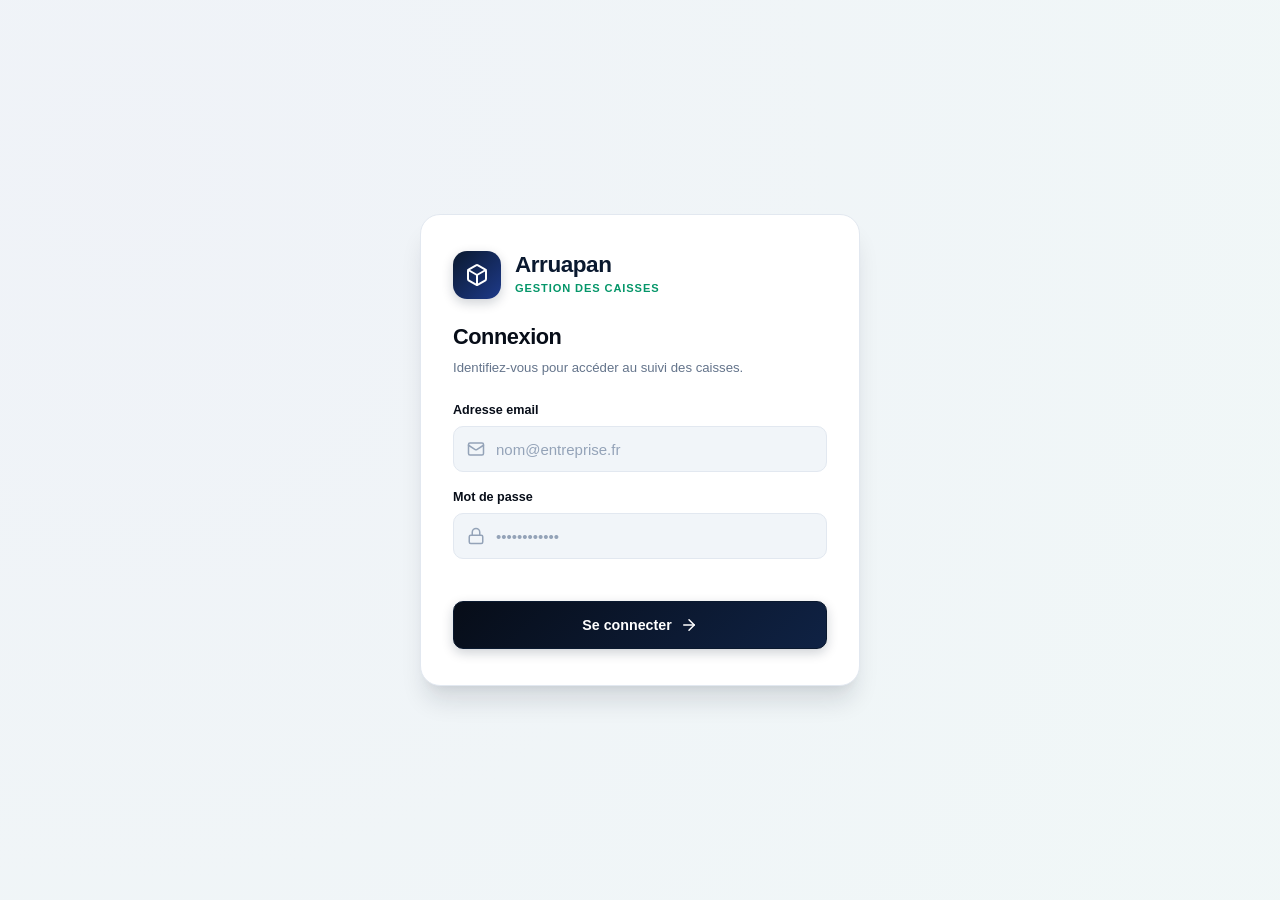
==== commit 8119ad3c: "Add files via upload" ====
--- a/index.html
+++ b/index.html
@@ -601,14 +601,6 @@
              ================================================================== -->
         <section id="view-team" class="page-view hide">
           
-          <!-- Instructions box -->
-          <div class="pending-badge-box" style="margin-bottom: 24px; background-color: var(--navy-50); border-color: var(--navy-100);">
-            <h4 style="color: var(--navy-900);">Gestion des accès et habilitations</h4>
-            <p style="color: var(--text-muted);">
-              Pour ajouter un nouveau collaborateur, créez son compte dans Supabase (<em>Authentication → Users → Add user</em>), puis attribuez-lui son rôle ci-dessous (<strong>Travailleur</strong> ou <strong>Responsable</strong>).
-            </p>
-          </div>
-
           <!-- Pending users queue -->
           <div class="card" id="teamPendingCard">
             <div class="card-header" style="background-color: var(--amber-50);">
--- a/style.css
+++ b/style.css
@@ -1,52 +1,2070 @@
-:root{--bg:#F5F1E8;--fg:#20332D;--card:#FFFCF5;--pri:#285847;--onpri:#fff;--mut:#68776F;--bd:#E0DACB;--bad:#B3402F;--mu:#ECE6D8;
-box-sizing:border-box;padding-top:env(safe-area-inset-top,0px);padding-bottom:env(safe-area-inset-bottom,0px)}
-@media (prefers-color-scheme:dark){:root:not([data-theme="light"]){--bg:#14201B;--fg:#EDEBE3;--card:#1C2B25;--pri:#4E9A7C;--onpri:#0E1713;--mut:#9AAAA2;--bd:#2C3E36;--bad:#E5806F;--mu:#24352E}}
-:root[data-theme="dark"]{--bg:#14201B;--fg:#EDEBE3;--card:#1C2B25;--pri:#4E9A7C;--onpri:#0E1713;--mut:#9AAAA2;--bd:#2C3E36;--bad:#E5806F;--mu:#24352E}
-html,body{margin:0;min-height:100%;background:var(--bg);color:var(--fg);font-family:system-ui,-apple-system,"Segoe UI",Roboto,Arial,sans-serif}
-main,#codeScreen{max-width:560px;margin:0 auto;padding:18px 18px 40px}
-header{display:flex;align-items:center;gap:10px;margin-bottom:16px}
-h1{flex:1;font-size:21px;margin:0}
-button{font:inherit;cursor:pointer;border:0;border-radius:12px;padding:12px 16px;background:var(--pri);color:var(--onpri);font-weight:600}
-button.alt{background:var(--mu);color:var(--fg)}
-button.sel{background:var(--pri);color:var(--onpri)}
-button:disabled{opacity:.6}
-input{font:inherit;width:100%;box-sizing:border-box;padding:13px;border-radius:12px;border:1px solid var(--bd);background:var(--card);color:var(--fg)}
-.total{background:var(--pri);color:var(--onpri);border-radius:20px;padding:20px;margin-bottom:10px}
-.total small{opacity:.85;letter-spacing:1px;font-weight:700;font-size:11px}
-.total b{display:block;font-size:48px;line-height:1.2}
-#status{display:block;background:none;color:var(--mut);padding:4px 0;margin:0 0 14px;font-size:12px;font-weight:500;text-align:left}
-#status.bad{color:var(--bad)}
-.row{display:flex;align-items:center;gap:12px;width:100%;text-align:left;background:var(--card);color:var(--fg);border:1px solid var(--bd);margin-bottom:9px;padding:14px}
-.row span{flex:1;min-width:0;overflow:hidden;text-overflow:ellipsis;white-space:nowrap}
-.row b{font-size:22px;color:var(--pri)}
-.sum{font-size:12px;color:var(--mut);margin:8px 2px}
-.sheet{position:fixed;inset:0;background:rgba(0,0,0,.45);display:flex;align-items:flex-end;justify-content:center;z-index:5}
-.sheet>div{background:var(--bg);width:100%;max-width:560px;max-height:92%;overflow:auto;border-radius:22px 22px 0 0;padding:20px 18px calc(22px + env(safe-area-inset-bottom,0px));box-sizing:border-box}
-.top{display:flex;align-items:center;gap:8px}.top h2{flex:1;margin:0;font-size:19px;overflow-wrap:anywhere}
-.top button{padding:9px 13px}
-.bal{background:var(--pri);color:var(--onpri);border-radius:16px;padding:14px 16px;margin:14px 0}
-.bal b{font-size:34px}
-label{display:block;font-size:13px;font-weight:600;margin:12px 0 6px}
-.two{display:flex;gap:8px}.two button{flex:1}
-.err{color:var(--bad);font-size:13px;margin:8px 0 0;min-height:16px}
-.box{border:1px solid var(--bd);background:var(--card);border-radius:16px;padding:12px;margin-top:12px}
-.hist{display:flex;justify-content:space-between;padding:9px 0;border-bottom:1px solid var(--bd);font-size:14px}
-.hist:last-child{border:0}
-.hide{display:none!important}
-#codeScreen{text-align:center;padding-top:60px}
-select{font:inherit;padding:10px;border-radius:10px;border:1px solid var(--bd);background:var(--card);color:var(--fg)}
-.cards{display:grid;grid-template-columns:1fr 1fr;gap:10px;margin-bottom:10px}
-.cards div{background:var(--card);border:1px solid var(--bd);border-radius:16px;padding:12px 14px}
-.cards small{color:var(--mut);font-weight:700;font-size:10px;letter-spacing:.6px}
-.cards b{display:block;font-size:26px;margin-top:2px}
-.bar{display:flex;gap:8px;margin-bottom:12px}.bar button{flex:1;padding:10px 6px;font-size:14px}
-.foot{margin-top:26px;text-align:center;font-size:12px;color:var(--mut)}
-.foot button{margin-top:8px;padding:9px 16px;font-size:13px}
-.big{text-align:center;padding-top:50px}
-.log{padding:10px 0;border-bottom:1px solid var(--bd);font-size:14px}.log:last-child{border:0}
-.log small{display:block;color:var(--mut);margin-top:2px}
-.member{border:1px solid var(--bd);background:var(--card);border-radius:14px;padding:12px;margin-bottom:10px}
-.member small{color:var(--mut);display:block;margin:4px 0 8px;overflow-wrap:anywhere}
-.member .two{margin-top:0}
-.res{background:var(--mu);border-radius:12px;padding:12px;margin-top:10px;font-size:14px;line-height:1.4}
-.res.bad{color:var(--bad);font-weight:600}
+/* ==========================================================================
+   ARRUAPAN — GESTION DES CAISSES À PAIN
+   Design System: Clean White & Navy-Blue with Tasteful Emerald Green Accents
+   ========================================================================== */
+
+:root {
+  color-scheme: light;
+
+  /* Color Palette - Light Theme */
+  --bg-app: #f8fafc;
+  --bg-surface: #ffffff;
+  --bg-surface-subtle: #f1f5f9;
+  --bg-surface-hover: #f8fafc;
+  
+  --navy-950: #070d18;
+  --navy-900: #0a192f;
+  --navy-850: #0f2244;
+  --navy-800: #1e3a8a;
+  --navy-700: #1d4ed8;
+  --navy-600: #2563eb;
+  --navy-100: #dbeafe;
+  --navy-50: #eff6ff;
+
+  --emerald-700: #047857;
+  --emerald-600: #059669;
+  --emerald-500: #10b981;
+  --emerald-400: #34d399;
+  --emerald-100: #d1fae5;
+  --emerald-50: #ecfdf5;
+
+  --amber-700: #b45309;
+  --amber-600: #d97706;
+  --amber-100: #fef3c7;
+  --amber-50: #fffbeb;
+
+  --rose-700: #b91c1c;
+  --rose-600: #dc2626;
+  --rose-100: #fee2e2;
+  --rose-50: #fef2f2;
+
+  --indigo-700: #4338ca;
+  --indigo-600: #4f46e5;
+  --indigo-100: #e0e7ff;
+  --indigo-50: #eef2ff;
+
+  --text-main: #0f172a;
+  --text-muted: #64748b;
+  --text-light: #94a3b8;
+  --text-on-navy: #f8fafc;
+  --text-on-emerald: #ffffff;
+
+  --border-light: #e2e8f0;
+  --border-subtle: #cbd5e1;
+  --border-focus: #2563eb;
+
+  /* Typography & Sizing */
+  --font-sans: 'Inter', -apple-system, BlinkMacSystemFont, "Segoe UI", Roboto, "Helvetica Neue", Arial, sans-serif;
+  --font-mono: ui-monospace, SFMono-Regular, Menlo, Monaco, Consolas, monospace;
+  
+  --radius-sm: 6px;
+  --radius-md: 10px;
+  --radius-lg: 14px;
+  --radius-xl: 20px;
+  --radius-full: 9999px;
+
+  --shadow-xs: 0 1px 2px 0 rgba(15, 23, 42, 0.05);
+  --shadow-sm: 0 1px 3px 0 rgba(15, 23, 42, 0.08), 0 1px 2px -1px rgba(15, 23, 42, 0.05);
+  --shadow-md: 0 4px 6px -1px rgba(15, 23, 42, 0.08), 0 2px 4px -2px rgba(15, 23, 42, 0.05);
+  --shadow-lg: 0 10px 15px -3px rgba(15, 23, 42, 0.1), 0 4px 6px -4px rgba(15, 23, 42, 0.05);
+  --shadow-xl: 0 20px 25px -5px rgba(15, 23, 42, 0.12), 0 8px 10px -6px rgba(15, 23, 42, 0.06);
+
+  --sidebar-w: 260px;
+  --header-h: 64px;
+  --bottom-nav-h: 62px;
+}
+
+/* Reset & Box Sizing */
+*, *::before, *::after {
+  box-sizing: border-box;
+  margin: 0;
+  padding: 0;
+}
+
+html, body {
+  min-height: 100%;
+  max-width: 100vw;
+  overflow-x: hidden;
+  background-color: var(--bg-app);
+  color: var(--text-main);
+  font-family: var(--font-sans);
+  font-size: 15px;
+  line-height: 1.5;
+  -webkit-font-smoothing: antialiased;
+  -moz-osx-font-smoothing: grayscale;
+}
+
+/* Global utility */
+.hide { display: none !important; }
+.sr-only {
+  position: absolute; width: 1px; height: 1px; padding: 0; margin: -1px;
+  overflow: hidden; clip: rect(0, 0, 0, 0); white-space: nowrap; border: 0;
+}
+
+/* Typography Helpers */
+h1, h2, h3, h4, h5 {
+  color: var(--navy-950);
+  font-weight: 700;
+  letter-spacing: -0.02em;
+}
+
+h1 { font-size: 1.65rem; }
+h2 { font-size: 1.35rem; }
+h3 { font-size: 1.15rem; }
+p { color: var(--text-muted); }
+
+/* Buttons */
+button {
+  font-family: inherit;
+  font-size: 0.92rem;
+  font-weight: 600;
+  display: inline-flex;
+  align-items: center;
+  justify-content: center;
+  gap: 8px;
+  padding: 10px 18px;
+  border-radius: var(--radius-md);
+  border: 1px solid transparent;
+  cursor: pointer;
+  transition: all 0.15s ease-in-out;
+  text-decoration: none;
+  white-space: nowrap;
+}
+
+button:active {
+  transform: scale(0.98);
+}
+
+button:disabled {
+  opacity: 0.55;
+  cursor: not-allowed;
+  transform: none;
+}
+
+/* Button Variants */
+.btn-primary {
+  background-color: var(--navy-900);
+  color: #ffffff;
+  border-color: var(--navy-900);
+  box-shadow: var(--shadow-sm);
+}
+.btn-primary:hover:not(:disabled) {
+  background-color: var(--navy-800);
+  border-color: var(--navy-800);
+}
+
+.btn-emerald {
+  background-color: var(--emerald-600);
+  color: #ffffff;
+  border-color: var(--emerald-600);
+  box-shadow: var(--shadow-sm);
+}
+.btn-emerald:hover:not(:disabled) {
+  background-color: var(--emerald-700);
+}
+
+.btn-secondary {
+  background-color: var(--bg-surface);
+  color: var(--navy-950);
+  border-color: var(--border-light);
+  box-shadow: var(--shadow-xs);
+}
+.btn-secondary:hover:not(:disabled) {
+  background-color: var(--bg-surface-subtle);
+  border-color: var(--border-subtle);
+}
+
+.btn-danger {
+  background-color: var(--rose-600);
+  color: #ffffff;
+}
+.btn-danger:hover:not(:disabled) {
+  background-color: var(--rose-700);
+}
+
+.btn-ghost {
+  background: transparent;
+  color: var(--text-muted);
+  border-color: transparent;
+}
+.btn-ghost:hover:not(:disabled) {
+  background-color: var(--bg-surface-subtle);
+  color: var(--navy-950);
+}
+
+.btn-sm {
+  padding: 6px 12px;
+  font-size: 0.83rem;
+  border-radius: var(--radius-sm);
+}
+
+.btn-icon {
+  padding: 8px;
+  border-radius: var(--radius-md);
+  width: 38px;
+  height: 38px;
+}
+
+/* Form Controls */
+.form-group {
+  margin-bottom: 16px;
+  text-align: left;
+}
+
+label {
+  display: block;
+  font-size: 0.84rem;
+  font-weight: 600;
+  color: var(--navy-950);
+  margin-bottom: 6px;
+}
+
+input, select, textarea {
+  font-family: inherit;
+  font-size: 0.95rem;
+  width: 100%;
+  padding: 11px 14px;
+  border-radius: var(--radius-md);
+  border: 1px solid var(--border-light);
+  background-color: var(--bg-surface);
+  color: var(--text-main);
+  outline: none;
+  transition: border-color 0.15s, box-shadow 0.15s;
+}
+
+input:focus, select:focus, textarea:focus {
+  border-color: var(--border-focus);
+  box-shadow: 0 0 0 3px rgba(37, 99, 235, 0.15);
+}
+
+input::placeholder {
+  color: var(--text-light);
+}
+
+.form-err {
+  color: var(--rose-600);
+  font-size: 0.82rem;
+  margin-top: 5px;
+  min-height: 18px;
+  display: flex;
+  align-items: center;
+  gap: 4px;
+}
+
+/* Badges */
+.badge {
+  display: inline-flex;
+  align-items: center;
+  gap: 5px;
+  padding: 3px 9px;
+  border-radius: var(--radius-full);
+  font-size: 0.75rem;
+  font-weight: 600;
+  letter-spacing: 0.02em;
+}
+
+.badge-navy { background-color: var(--navy-50); color: var(--navy-800); border: 1px solid var(--navy-100); }
+.badge-emerald { background-color: var(--emerald-50); color: var(--emerald-700); border: 1px solid var(--emerald-100); }
+.badge-amber { background-color: var(--amber-50); color: var(--amber-700); border: 1px solid var(--amber-100); }
+.badge-rose { background-color: var(--rose-50); color: var(--rose-700); border: 1px solid var(--rose-100); }
+.badge-indigo { background-color: var(--indigo-50); color: var(--indigo-700); border: 1px solid var(--indigo-100); }
+.badge-gray { background-color: var(--bg-surface-subtle); color: var(--text-muted); border: 1px solid var(--border-light); }
+
+/* ==========================================================================
+   AUTHENTICATION & PENDING SCREENS
+   ========================================================================== */
+
+.auth-wrapper {
+  min-height: 100vh;
+  display: flex;
+  align-items: center;
+  justify-content: center;
+  padding: 24px;
+  background: radial-gradient(circle at 10% 20%, rgba(30, 58, 138, 0.04) 0%, rgba(5, 150, 105, 0.03) 90%), var(--bg-app);
+}
+
+.auth-card {
+  width: 100%;
+  max-width: 440px;
+  background-color: var(--bg-surface);
+  border: 1px solid var(--border-light);
+  border-radius: var(--radius-xl);
+  padding: 36px 32px;
+  box-shadow: var(--shadow-xl);
+  text-align: left;
+}
+
+.auth-brand {
+  display: flex;
+  align-items: center;
+  gap: 14px;
+  margin-bottom: 22px;
+}
+
+.brand-icon-box {
+  width: 48px;
+  height: 48px;
+  border-radius: var(--radius-lg);
+  background: linear-gradient(135deg, var(--navy-900), var(--navy-800));
+  color: #ffffff;
+  display: flex;
+  align-items: center;
+  justify-content: center;
+  box-shadow: 0 4px 12px rgba(10, 25, 47, 0.2);
+  flex-shrink: 0;
+}
+
+.brand-text {
+  display: flex;
+  flex-direction: column;
+}
+
+.brand-title {
+  font-size: 1.5rem;
+  font-weight: 800;
+  color: var(--navy-900);
+  line-height: 1.1;
+  letter-spacing: -0.02em;
+}
+
+.brand-subtitle {
+  font-size: 0.74rem;
+  color: var(--emerald-600);
+  font-weight: 700;
+  text-transform: uppercase;
+  letter-spacing: 0.08em;
+  margin-top: 2px;
+}
+
+.auth-title {
+  font-size: 1.45rem;
+  font-weight: 800;
+  color: var(--navy-950);
+  margin-bottom: 4px;
+  letter-spacing: -0.02em;
+}
+
+.auth-desc {
+  font-size: 0.88rem;
+  color: var(--text-muted);
+  margin-bottom: 24px;
+}
+
+/* Input with icon prefix */
+.input-with-icon {
+  position: relative;
+  display: flex;
+  align-items: center;
+  width: 100%;
+}
+
+.input-with-icon .input-icon {
+  position: absolute;
+  left: 14px;
+  color: var(--text-light);
+  pointer-events: none;
+  transition: color 0.15s;
+}
+
+.input-with-icon input {
+  width: 100%;
+  padding-left: 42px !important;
+  height: 46px;
+  background-color: var(--bg-surface-subtle);
+  border: 1.5px solid var(--border-light);
+  border-radius: var(--radius-md);
+  font-size: 15px;
+  color: var(--navy-950);
+  transition: all 0.15s;
+}
+
+.input-with-icon input:focus {
+  background-color: var(--bg-surface);
+  border-color: var(--navy-800);
+  outline: none;
+  box-shadow: 0 0 0 3px rgba(30, 58, 138, 0.08);
+}
+
+.input-with-icon:focus-within .input-icon {
+  color: var(--navy-800);
+}
+
+.auth-submit-btn {
+  width: 100%;
+  height: 48px;
+  font-size: 0.95rem;
+  font-weight: 700;
+  display: flex;
+  align-items: center;
+  justify-content: center;
+  gap: 8px;
+  margin-top: 8px;
+  border-radius: var(--radius-md);
+  background: linear-gradient(135deg, var(--navy-950), var(--navy-850));
+  box-shadow: 0 4px 12px rgba(10, 25, 47, 0.2);
+  cursor: pointer;
+  touch-action: manipulation;
+  transition: transform 0.12s, box-shadow 0.12s;
+}
+
+.auth-submit-btn:active {
+  transform: scale(0.985);
+}
+
+.auth-divider {
+  display: flex;
+  align-items: center;
+  margin: 24px 0 16px;
+  text-align: center;
+}
+
+.auth-divider::before,
+.auth-divider::after {
+  content: '';
+  flex: 1;
+  height: 1px;
+  background-color: var(--border-light);
+}
+
+.auth-divider span {
+  padding: 0 12px;
+  font-size: 0.72rem;
+  font-weight: 700;
+  text-transform: uppercase;
+  letter-spacing: 0.06em;
+  color: var(--text-light);
+}
+
+.auth-demo-grid {
+  display: flex;
+  flex-direction: column;
+  gap: 10px;
+}
+
+.demo-profile-card {
+  display: flex;
+  align-items: center;
+  gap: 12px;
+  padding: 12px 14px;
+  border-radius: var(--radius-lg);
+  border: 1.5px solid var(--border-light);
+  background-color: var(--bg-surface);
+  text-align: left;
+  cursor: pointer;
+  width: 100%;
+  touch-action: manipulation;
+  transition: all 0.15s ease;
+}
+
+.demo-profile-card:hover {
+  border-color: var(--border-subtle);
+  background-color: var(--bg-surface-hover);
+}
+
+.demo-profile-card:active {
+  transform: scale(0.985);
+  background-color: var(--navy-50);
+  border-color: var(--navy-100);
+}
+
+.demo-profile-icon {
+  width: 38px;
+  height: 38px;
+  border-radius: var(--radius-md);
+  display: flex;
+  align-items: center;
+  justify-content: center;
+  flex-shrink: 0;
+}
+
+.demo-profile-icon.admin {
+  background-color: var(--navy-50);
+  color: var(--navy-800);
+  border: 1px solid var(--navy-100);
+}
+
+.demo-profile-icon.worker {
+  background-color: var(--emerald-50);
+  color: var(--emerald-700);
+  border: 1px solid var(--emerald-100);
+}
+
+.demo-profile-info {
+  flex: 1;
+  min-width: 0;
+}
+
+.demo-profile-name {
+  font-size: 0.94rem;
+  font-weight: 700;
+  color: var(--navy-950);
+  line-height: 1.2;
+}
+
+.demo-profile-sub {
+  font-size: 0.76rem;
+  color: var(--text-muted);
+  margin-top: 2px;
+}
+
+.demo-profile-tag {
+  font-size: 0.72rem;
+  padding: 3px 8px;
+  flex-shrink: 0;
+}
+
+.pending-badge-box {
+  margin: 18px 0;
+  padding: 16px;
+  background-color: var(--amber-50);
+  border: 1px solid var(--amber-100);
+  border-radius: var(--radius-lg);
+  display: flex;
+  flex-direction: column;
+  gap: 6px;
+}
+
+.pending-badge-box h4 {
+  color: var(--amber-700);
+  font-size: 1rem;
+}
+
+.pending-badge-box p {
+  color: #92400e;
+  font-size: 0.86rem;
+  line-height: 1.4;
+}
+
+/* ==========================================================================
+   MAIN APPLICATION SHELL (SIDEBAR + TOPBAR + CONTENT)
+   ========================================================================== */
+
+.app-layout {
+  display: flex;
+  min-height: 100vh;
+}
+
+/* Sidebar */
+.app-sidebar {
+  width: var(--sidebar-w);
+  background-color: var(--navy-900);
+  color: var(--text-on-navy);
+  display: flex;
+  flex-direction: column;
+  position: fixed;
+  top: 0;
+  bottom: 0;
+  left: 0;
+  z-index: 40;
+  border-right: 1px solid rgba(255, 255, 255, 0.08);
+  transition: transform 0.25s ease-in-out;
+}
+
+.sidebar-header {
+  padding: 22px 20px;
+  display: flex;
+  align-items: center;
+  gap: 12px;
+  border-bottom: 1px solid rgba(255, 255, 255, 0.07);
+}
+
+.sidebar-header .brand-title {
+  color: #ffffff;
+  font-size: 1.35rem;
+}
+
+.sidebar-header .brand-subtitle {
+  color: var(--emerald-400);
+}
+
+.sidebar-role-badge {
+  padding: 12px 20px;
+  background-color: rgba(255, 255, 255, 0.04);
+  border-bottom: 1px solid rgba(255, 255, 255, 0.06);
+  display: flex;
+  align-items: center;
+  justify-content: space-between;
+}
+
+.sidebar-role-badge small {
+  color: var(--text-light);
+  font-size: 0.72rem;
+  text-transform: uppercase;
+  letter-spacing: 0.05em;
+  font-weight: 700;
+}
+
+.sidebar-nav {
+  flex: 1;
+  padding: 16px 12px;
+  overflow-y: auto;
+  display: flex;
+  flex-direction: column;
+  gap: 4px;
+}
+
+.nav-section-title {
+  font-size: 0.68rem;
+  text-transform: uppercase;
+  letter-spacing: 0.08em;
+  color: rgba(255, 255, 255, 0.4);
+  padding: 10px 12px 4px;
+  font-weight: 700;
+}
+
+.nav-item {
+  display: flex;
+  align-items: center;
+  gap: 12px;
+  padding: 10px 14px;
+  color: rgba(255, 255, 255, 0.72);
+  text-decoration: none;
+  font-weight: 500;
+  font-size: 0.88rem;
+  border-radius: var(--radius-md);
+  border: 0;
+  background: transparent;
+  width: 100%;
+  text-align: left;
+  cursor: pointer;
+  transition: all 0.15s ease;
+}
+
+.nav-item:hover {
+  color: #ffffff;
+  background-color: rgba(255, 255, 255, 0.08);
+}
+
+.nav-item.active {
+  color: #ffffff;
+  background: linear-gradient(90deg, rgba(37, 99, 235, 0.28), rgba(5, 150, 105, 0.2));
+  font-weight: 600;
+  box-shadow: inset 3px 0 0 var(--emerald-400);
+}
+
+.nav-item svg {
+  flex-shrink: 0;
+  width: 18px;
+  height: 18px;
+}
+
+.nav-item .count-pill {
+  margin-left: auto;
+  font-size: 0.72rem;
+  padding: 2px 7px;
+  border-radius: var(--radius-full);
+  background-color: rgba(255, 255, 255, 0.12);
+  color: #ffffff;
+}
+
+.sidebar-footer {
+  padding: 14px 16px;
+  border-top: 1px solid rgba(255, 255, 255, 0.08);
+  display: flex;
+  align-items: center;
+  gap: 10px;
+  background-color: rgba(0, 0, 0, 0.15);
+}
+
+.user-avatar {
+  width: 36px;
+  height: 36px;
+  border-radius: var(--radius-full);
+  background: linear-gradient(135deg, var(--navy-800), var(--emerald-600));
+  color: #ffffff;
+  display: flex;
+  align-items: center;
+  justify-content: center;
+  font-weight: 700;
+  font-size: 0.88rem;
+  flex-shrink: 0;
+}
+
+.user-meta {
+  flex: 1;
+  min-width: 0;
+}
+
+.user-name {
+  font-size: 0.85rem;
+  font-weight: 600;
+  color: #ffffff;
+  white-space: nowrap;
+  overflow: hidden;
+  text-overflow: ellipsis;
+}
+
+.user-role-label {
+  font-size: 0.72rem;
+  color: var(--emerald-400);
+  font-weight: 500;
+}
+
+/* Main Content Area */
+.app-main {
+  flex: 1;
+  margin-left: var(--sidebar-w);
+  display: flex;
+  flex-direction: column;
+  min-width: 0;
+}
+
+/* Topbar */
+.app-topbar {
+  height: var(--header-h);
+  background-color: var(--bg-surface);
+  border-bottom: 1px solid var(--border-light);
+  padding: 0 24px;
+  display: flex;
+  align-items: center;
+  justify-content: space-between;
+  gap: 16px;
+  position: sticky;
+  top: 0;
+  z-index: 30;
+}
+
+.topbar-left {
+  display: flex;
+  align-items: center;
+  gap: 14px;
+}
+
+.mobile-menu-btn {
+  display: none;
+  background: none;
+  border: none;
+  padding: 8px;
+  color: var(--navy-950);
+}
+
+.topbar-title {
+  font-size: 1.15rem;
+  font-weight: 700;
+  color: var(--navy-950);
+}
+
+.topbar-right {
+  display: flex;
+  align-items: center;
+  gap: 12px;
+}
+
+/* Sync Pill */
+.sync-pill {
+  display: inline-flex;
+  align-items: center;
+  gap: 6px;
+  padding: 6px 12px;
+  border-radius: var(--radius-full);
+  font-size: 0.78rem;
+  font-weight: 600;
+  cursor: pointer;
+  border: 1px solid transparent;
+  transition: background-color 0.15s;
+}
+
+.sync-pill.synced {
+  background-color: var(--emerald-50);
+  color: var(--emerald-700);
+  border-color: var(--emerald-100);
+}
+
+.sync-pill.syncing {
+  background-color: var(--navy-50);
+  color: var(--navy-800);
+  border-color: var(--navy-100);
+}
+
+.sync-pill.offline {
+  background-color: var(--amber-50);
+  color: var(--amber-700);
+  border-color: var(--amber-100);
+}
+
+.sync-pill.error {
+  background-color: var(--rose-50);
+  color: var(--rose-700);
+  border-color: var(--rose-100);
+}
+
+.sync-dot {
+  width: 8px;
+  height: 8px;
+  border-radius: var(--radius-full);
+  background-color: currentColor;
+}
+
+.sync-dot.pulse {
+  animation: pulse 1.5s infinite;
+}
+
+@keyframes pulse {
+  0% { transform: scale(0.95); opacity: 0.6; }
+  50% { transform: scale(1.2); opacity: 1; }
+  100% { transform: scale(0.95); opacity: 0.6; }
+}
+
+/* Page Body */
+.page-container {
+  padding: 24px;
+  max-width: 1300px;
+  width: 100%;
+  margin: 0 auto;
+  flex: 1;
+}
+
+/* ==========================================================================
+   KPI STATS CARDS & METRICS
+   ========================================================================== */
+
+.stats-grid {
+  display: grid;
+  grid-template-columns: repeat(auto-fit, minmax(220px, 1fr));
+  gap: 16px;
+  margin-bottom: 24px;
+}
+
+.warehouse-grid {
+  display: grid;
+  grid-template-columns: repeat(auto-fit, minmax(300px, 1fr));
+  gap: 20px;
+}
+
+.stat-card {
+  background-color: var(--bg-surface);
+  border: 1px solid var(--border-light);
+  border-radius: var(--radius-lg);
+  padding: 20px;
+  box-shadow: var(--shadow-sm);
+  display: flex;
+  flex-direction: column;
+  position: relative;
+  overflow: hidden;
+  transition: transform 0.15s, box-shadow 0.15s;
+}
+
+.stat-card:hover {
+  box-shadow: var(--shadow-md);
+}
+
+.stat-card.featured {
+  background: linear-gradient(135deg, var(--navy-900), var(--navy-850));
+  color: #ffffff;
+  border-color: var(--navy-850);
+}
+
+.stat-card.featured .stat-label {
+  color: rgba(255, 255, 255, 0.7);
+}
+
+.stat-card.featured .stat-value {
+  color: #ffffff;
+}
+
+.stat-card.featured .stat-sub {
+  color: var(--emerald-400);
+}
+
+.stat-card-header {
+  display: flex;
+  align-items: center;
+  justify-content: space-between;
+  margin-bottom: 12px;
+}
+
+.stat-icon-wrap {
+  width: 38px;
+  height: 38px;
+  border-radius: var(--radius-md);
+  display: flex;
+  align-items: center;
+  justify-content: center;
+}
+
+.stat-icon-wrap.navy { background: var(--navy-50); color: var(--navy-800); }
+.stat-icon-wrap.emerald { background: var(--emerald-50); color: var(--emerald-600); }
+.stat-icon-wrap.amber { background: var(--amber-50); color: var(--amber-600); }
+.stat-icon-wrap.indigo { background: var(--indigo-50); color: var(--indigo-600); }
+.stat-icon-wrap.white { background: rgba(255, 255, 255, 0.1); color: #ffffff; }
+
+.stat-label {
+  font-size: 0.76rem;
+  font-weight: 700;
+  text-transform: uppercase;
+  letter-spacing: 0.06em;
+  color: var(--text-muted);
+}
+
+.stat-value {
+  font-size: 2.1rem;
+  font-weight: 800;
+  color: var(--navy-950);
+  line-height: 1.1;
+  margin-bottom: 6px;
+  letter-spacing: -0.02em;
+}
+
+.stat-sub {
+  font-size: 0.8rem;
+  color: var(--text-muted);
+  font-weight: 500;
+}
+
+/* ==========================================================================
+   CARDS & PANELS
+   ========================================================================== */
+
+.card {
+  background-color: var(--bg-surface);
+  border: 1px solid var(--border-light);
+  border-radius: var(--radius-lg);
+  box-shadow: var(--shadow-sm);
+  overflow: hidden;
+  margin-bottom: 24px;
+}
+
+.card-header {
+  padding: 18px 20px;
+  border-bottom: 1px solid var(--border-light);
+  display: flex;
+  align-items: center;
+  justify-content: space-between;
+  gap: 12px;
+  flex-wrap: wrap;
+}
+
+.card-title {
+  font-size: 1.05rem;
+  font-weight: 700;
+  color: var(--navy-950);
+  display: flex;
+  align-items: center;
+  gap: 8px;
+}
+
+.card-actions {
+  display: flex;
+  align-items: center;
+  gap: 8px;
+}
+
+.card-body {
+  padding: 20px;
+}
+
+/* ==========================================================================
+   FILTER BAR & SEARCH
+   ========================================================================== */
+
+.filter-bar {
+  display: flex;
+  align-items: center;
+  gap: 12px;
+  flex-wrap: wrap;
+  margin-bottom: 18px;
+}
+
+.search-input-wrap {
+  position: relative;
+  flex: 1;
+  min-width: 240px;
+}
+
+.search-input-wrap svg {
+  position: absolute;
+  left: 12px;
+  top: 50%;
+  transform: translateY(-50%);
+  color: var(--text-light);
+  pointer-events: none;
+}
+
+.search-input-wrap input {
+  padding-left: 38px;
+}
+
+.filter-chips {
+  display: flex;
+  align-items: center;
+  gap: 6px;
+  overflow-x: auto;
+  padding-bottom: 2px;
+}
+
+.filter-chip {
+  padding: 7px 13px;
+  font-size: 0.82rem;
+  font-weight: 600;
+  border-radius: var(--radius-full);
+  background-color: var(--bg-surface);
+  border: 1px solid var(--border-light);
+  color: var(--text-muted);
+  cursor: pointer;
+  white-space: nowrap;
+  transition: all 0.15s;
+}
+
+.filter-chip:hover {
+  border-color: var(--border-subtle);
+  color: var(--navy-950);
+}
+
+.filter-chip.active {
+  background-color: var(--navy-900);
+  border-color: var(--navy-900);
+  color: #ffffff;
+}
+
+/* ==========================================================================
+   TABLES
+   ========================================================================== */
+
+.table-responsive {
+  width: 100%;
+  overflow-x: auto;
+}
+
+table {
+  width: 100%;
+  border-collapse: collapse;
+  text-align: left;
+  font-size: 0.9rem;
+}
+
+th {
+  background-color: var(--bg-surface-subtle);
+  color: var(--navy-950);
+  font-size: 0.75rem;
+  font-weight: 700;
+  text-transform: uppercase;
+  letter-spacing: 0.05em;
+  padding: 12px 16px;
+  border-bottom: 1px solid var(--border-light);
+  white-space: nowrap;
+}
+
+td {
+  padding: 14px 16px;
+  border-bottom: 1px solid var(--border-light);
+  color: var(--text-main);
+  vertical-align: middle;
+}
+
+tr:last-child td {
+  border-bottom: none;
+}
+
+tbody tr {
+  transition: background-color 0.15s;
+}
+
+tbody tr:hover {
+  background-color: var(--bg-surface-hover);
+}
+
+.cell-balance {
+  font-weight: 800;
+  font-size: 1.15rem;
+  color: var(--navy-900);
+}
+
+.cell-balance.positive {
+  color: var(--emerald-600);
+}
+
+.cell-balance.zero {
+  color: var(--text-light);
+}
+
+.cell-balance.high {
+  color: var(--amber-600);
+}
+
+/* Empty States */
+.empty-state {
+  text-align: center;
+  padding: 48px 24px;
+}
+
+.empty-icon-box {
+  width: 56px;
+  height: 56px;
+  border-radius: var(--radius-full);
+  background-color: var(--bg-surface-subtle);
+  color: var(--text-light);
+  display: inline-flex;
+  align-items: center;
+  justify-content: center;
+  margin-bottom: 14px;
+}
+
+.empty-state h4 {
+  font-size: 1.05rem;
+  margin-bottom: 6px;
+}
+
+.empty-state p {
+  font-size: 0.88rem;
+  max-width: 380px;
+  margin: 0 auto 16px;
+}
+
+/* ==========================================================================
+   MODAL DIALOGS & SLIDE-IN SHEETS
+   ========================================================================== */
+
+.modal-backdrop {
+  position: fixed;
+  inset: 0;
+  background-color: rgba(10, 25, 47, 0.6);
+  backdrop-filter: blur(4px);
+  display: flex;
+  align-items: center;
+  justify-content: center;
+  padding: 16px;
+  z-index: 50;
+  animation: fadeIn 0.2s ease-out;
+}
+
+@keyframes fadeIn {
+  from { opacity: 0; }
+  to { opacity: 1; }
+}
+
+.modal-sheet {
+  background-color: var(--bg-surface);
+  border-radius: var(--radius-xl);
+  box-shadow: var(--shadow-xl);
+  width: 100%;
+  max-width: 540px;
+  max-height: 90vh;
+  display: flex;
+  flex-direction: column;
+  overflow: hidden;
+  animation: slideUp 0.25s cubic-bezier(0.16, 1, 0.3, 1);
+}
+
+@keyframes slideUp {
+  from { transform: translateY(20px); opacity: 0; }
+  to { transform: translateY(0); opacity: 1; }
+}
+
+.modal-header {
+  padding: 20px 24px;
+  border-bottom: 1px solid var(--border-light);
+  display: flex;
+  align-items: center;
+  justify-content: space-between;
+}
+
+.modal-header h3 {
+  font-size: 1.25rem;
+  margin: 0;
+}
+
+.modal-body {
+  padding: 24px;
+  overflow-y: auto;
+  flex: 1;
+}
+
+.modal-footer {
+  padding: 16px 24px;
+  border-top: 1px solid var(--border-light);
+  display: flex;
+  align-items: center;
+  justify-content: flex-end;
+  gap: 10px;
+  background-color: var(--bg-surface-subtle);
+}
+
+/* Big Balance Highlight in Modals */
+.modal-balance-hero {
+  background: linear-gradient(135deg, var(--navy-900), var(--navy-800));
+  color: #ffffff;
+  border-radius: var(--radius-lg);
+  padding: 18px 20px;
+  margin-bottom: 20px;
+  display: flex;
+  align-items: center;
+  justify-content: space-between;
+}
+
+.modal-balance-hero small {
+  color: rgba(255, 255, 255, 0.7);
+  font-size: 0.78rem;
+  text-transform: uppercase;
+  letter-spacing: 0.05em;
+  font-weight: 700;
+  display: block;
+}
+
+.modal-balance-hero b {
+  font-size: 2.2rem;
+  font-weight: 800;
+  line-height: 1.1;
+  color: #ffffff;
+}
+
+/* Operation Mode Selector (+ Livré / - Repris) */
+.segmented-control {
+  display: grid;
+  grid-template-columns: 1fr 1fr;
+  gap: 6px;
+  background-color: var(--bg-surface-subtle);
+  padding: 4px;
+  border-radius: var(--radius-md);
+  margin-bottom: 16px;
+}
+
+.segmented-btn {
+  padding: 10px;
+  font-size: 0.88rem;
+  font-weight: 600;
+  border-radius: var(--radius-sm);
+  background: transparent;
+  border: none;
+  color: var(--text-muted);
+  cursor: pointer;
+  transition: all 0.15s;
+}
+
+.segmented-btn.active.delivery {
+  background-color: var(--navy-900);
+  color: #ffffff;
+  box-shadow: var(--shadow-xs);
+}
+
+.segmented-btn.active.return {
+  background-color: var(--emerald-600);
+  color: #ffffff;
+  box-shadow: var(--shadow-xs);
+}
+
+/* Quick Add Count Chips */
+.quick-chips {
+  display: flex;
+  gap: 8px;
+  margin-top: 8px;
+  margin-bottom: 16px;
+  flex-wrap: wrap;
+}
+
+.quick-chip {
+  padding: 6px 12px;
+  font-size: 0.82rem;
+  font-weight: 600;
+  background-color: var(--bg-surface-subtle);
+  border: 1px solid var(--border-light);
+  border-radius: var(--radius-full);
+  cursor: pointer;
+  color: var(--navy-900);
+}
+
+.quick-chip:hover {
+  background-color: var(--navy-50);
+  border-color: var(--navy-100);
+}
+
+/* Recent Transaction Timeline in Sheet */
+.activity-timeline {
+  display: flex;
+  flex-direction: column;
+  gap: 10px;
+  margin-top: 14px;
+}
+
+.timeline-row {
+  display: flex;
+  align-items: center;
+  justify-content: space-between;
+  padding: 10px 12px;
+  background-color: var(--bg-surface-subtle);
+  border-radius: var(--radius-md);
+  font-size: 0.88rem;
+}
+
+.timeline-info {
+  display: flex;
+  flex-direction: column;
+  gap: 2px;
+}
+
+.timeline-title {
+  font-weight: 600;
+  color: var(--navy-950);
+}
+
+.timeline-sub {
+  font-size: 0.75rem;
+  color: var(--text-muted);
+}
+
+.timeline-qty {
+  font-weight: 800;
+  font-size: 1.05rem;
+}
+
+.timeline-qty.plus { color: var(--navy-800); }
+.timeline-qty.minus { color: var(--emerald-600); }
+.timeline-qty.fix { color: var(--amber-600); }
+
+/* ==========================================================================
+   TOAST NOTIFICATIONS
+   ========================================================================== */
+
+#toast-container {
+  position: fixed;
+  bottom: 24px;
+  right: 24px;
+  z-index: 100;
+  display: flex;
+  flex-direction: column;
+  gap: 10px;
+  pointer-events: none;
+  max-width: 380px;
+  width: calc(100% - 48px);
+}
+
+.toast {
+  pointer-events: auto;
+  background-color: var(--navy-900);
+  color: #ffffff;
+  padding: 14px 18px;
+  border-radius: var(--radius-lg);
+  box-shadow: var(--shadow-xl);
+  font-size: 0.88rem;
+  font-weight: 500;
+  display: flex;
+  align-items: center;
+  gap: 12px;
+  animation: toastIn 0.3s cubic-bezier(0.16, 1, 0.3, 1);
+  border-left: 4px solid var(--emerald-500);
+}
+
+.toast.toast-error {
+  border-left-color: var(--rose-600);
+}
+
+.toast.toast-warning {
+  border-left-color: var(--amber-500);
+}
+
+@keyframes toastIn {
+  from { transform: translateY(20px); opacity: 0; }
+  to { transform: translateY(0); opacity: 1; }
+}
+
+/* ==========================================================================
+   MOBILE BOTTOM NAVIGATION & DRAWER
+   ========================================================================== */
+
+.mobile-bottom-nav {
+  display: none;
+  position: fixed;
+  bottom: 0;
+  left: 0;
+  right: 0;
+  height: var(--bottom-nav-h);
+  background-color: var(--navy-950);
+  border-top: 1px solid rgba(255, 255, 255, 0.08);
+  z-index: 35;
+  padding: 0 8px;
+  align-items: center;
+  justify-content: space-around;
+}
+
+.bottom-nav-item {
+  display: flex;
+  flex-direction: column;
+  align-items: center;
+  justify-content: center;
+  gap: 3px;
+  color: rgba(255, 255, 255, 0.6);
+  font-size: 0.7rem;
+  font-weight: 600;
+  background: none;
+  border: none;
+  padding: 6px;
+  flex: 1;
+  text-decoration: none;
+}
+
+.bottom-nav-item svg {
+  width: 20px;
+  height: 20px;
+}
+
+.bottom-nav-item.active {
+  color: var(--emerald-400);
+}
+
+/* ==========================================================================
+   MOBILE-FIRST ENHANCEMENTS & NATIVE APP EXPERIENCE
+   ========================================================================== */
+
+/* Drawer backdrop for mobile sidebar */
+.sidebar-backdrop {
+  position: fixed;
+  inset: 0;
+  background-color: rgba(7, 13, 24, 0.65);
+  backdrop-filter: blur(4px);
+  -webkit-backdrop-filter: blur(4px);
+  z-index: 39;
+  animation: fadeIn 0.2s ease-out;
+}
+
+/* iOS Sheet Handle */
+.sheet-drag-handle {
+  width: 44px;
+  height: 5px;
+  border-radius: var(--radius-full);
+  background-color: var(--border-subtle);
+  margin: 0 auto 16px;
+  cursor: grab;
+}
+
+/* Responsive Table vs Mobile Cards */
+.mobile-only-cards {
+  display: none;
+}
+
+.desktop-only-table {
+  display: block;
+}
+
+/* Touch-optimized Card for Establishments */
+.store-touch-card {
+  background-color: var(--bg-surface);
+  border: 1px solid var(--border-light);
+  border-radius: var(--radius-lg);
+  padding: 16px;
+  box-shadow: var(--shadow-xs);
+  display: flex;
+  flex-direction: column;
+  gap: 12px;
+  transition: transform 0.12s ease, box-shadow 0.12s ease;
+  position: relative;
+  overflow: hidden;
+  touch-action: manipulation;
+}
+
+.store-touch-card:active {
+  transform: scale(0.985);
+  background-color: var(--bg-surface-hover);
+}
+
+.store-touch-header {
+  display: flex;
+  align-items: flex-start;
+  justify-content: space-between;
+  gap: 10px;
+}
+
+.store-touch-info {
+  flex: 1;
+  min-width: 0;
+}
+
+.store-touch-title {
+  font-size: 0.96rem;
+  font-weight: 700;
+  color: var(--navy-950);
+  line-height: 1.3;
+  margin-bottom: 4px;
+  display: flex;
+  align-items: center;
+  gap: 6px;
+}
+
+.store-touch-sub {
+  font-size: 0.78rem;
+  color: var(--text-muted);
+}
+
+.store-touch-badge-col {
+  display: flex;
+  flex-direction: column;
+  align-items: flex-end;
+  gap: 3px;
+  flex-shrink: 0;
+}
+
+.store-touch-num {
+  font-size: 1.65rem;
+  font-weight: 800;
+  line-height: 1;
+}
+
+.store-touch-num.positive { color: var(--emerald-600); }
+.store-touch-num.high { color: var(--amber-600); }
+.store-touch-num.zero { color: var(--text-light); }
+
+.store-touch-actions {
+  display: grid;
+  grid-template-columns: 1fr 1fr auto;
+  gap: 8px;
+  padding-top: 10px;
+  border-top: 1px solid var(--border-light);
+}
+
+.touch-btn {
+  padding: 10px 12px;
+  min-height: 44px;
+  font-size: 0.88rem;
+  font-weight: 700;
+  border-radius: var(--radius-md);
+  border: 1px solid transparent;
+  display: inline-flex;
+  align-items: center;
+  justify-content: center;
+  gap: 6px;
+  cursor: pointer;
+  touch-action: manipulation;
+}
+
+.touch-btn:active {
+  transform: scale(0.96);
+}
+
+.touch-btn-deliv {
+  background-color: var(--navy-900);
+  color: #ffffff;
+}
+
+.touch-btn-return {
+  background-color: var(--emerald-600);
+  color: #ffffff;
+}
+
+.touch-btn-detail {
+  background-color: var(--bg-surface-subtle);
+  color: var(--navy-900);
+  border-color: var(--border-light);
+  padding: 10px 14px;
+}
+
+/* Touch-optimized Card for Movements on Mobile */
+.movement-touch-card {
+  background-color: var(--bg-surface);
+  border: 1px solid var(--border-light);
+  border-radius: var(--radius-lg);
+  padding: 14px 16px;
+  box-shadow: var(--shadow-xs);
+  display: flex;
+  flex-direction: column;
+  gap: 8px;
+  transition: transform 0.12s ease;
+}
+
+.movement-touch-card:active {
+  transform: scale(0.985);
+  background-color: var(--bg-surface-hover);
+}
+
+/* Stepper Quantity Control in Modals */
+.quantity-stepper {
+  display: flex;
+  align-items: center;
+  gap: 8px;
+  margin-bottom: 8px;
+}
+
+.stepper-btn {
+  width: 48px;
+  height: 48px;
+  border-radius: var(--radius-md);
+  background-color: var(--bg-surface-subtle);
+  border: 1px solid var(--border-light);
+  color: var(--navy-950);
+  font-size: 1.4rem;
+  font-weight: 700;
+  display: flex;
+  align-items: center;
+  justify-content: center;
+  cursor: pointer;
+  flex-shrink: 0;
+  user-select: none;
+  touch-action: manipulation;
+}
+
+.stepper-btn:active {
+  background-color: var(--border-light);
+  transform: scale(0.94);
+}
+
+.stepper-input {
+  flex: 1;
+  text-align: center;
+  font-size: 1.35rem !important;
+  font-weight: 800;
+  padding: 10px !important;
+  color: var(--navy-900);
+}
+
+/* Floating Action Button (FAB) on Mobile */
+.mobile-fab {
+  display: none;
+  position: fixed;
+  bottom: calc(var(--bottom-nav-h) + env(safe-area-inset-bottom, 8px) + 16px);
+  right: 18px;
+  z-index: 34;
+  height: 54px;
+  padding: 0 20px;
+  border-radius: var(--radius-full);
+  background: linear-gradient(135deg, var(--emerald-600), var(--emerald-700));
+  color: #ffffff;
+  border: none;
+  box-shadow: 0 8px 20px rgba(5, 150, 105, 0.4);
+  font-weight: 700;
+  font-size: 0.95rem;
+  display: flex;
+  align-items: center;
+  gap: 8px;
+  touch-action: manipulation;
+  transition: transform 0.15s ease;
+}
+
+.mobile-fab:active {
+  transform: scale(0.95);
+}
+
+/* ==========================================================================
+   RESPONSIVE BREAKPOINTS & POLISH
+   ========================================================================== */
+
+@media (max-width: 1024px) {
+  .app-sidebar {
+    transform: translateX(-100%);
+    width: 280px;
+    box-shadow: none;
+  }
+
+  .app-sidebar.open {
+    transform: translateX(0);
+    box-shadow: 0 0 30px rgba(0, 0, 0, 0.5);
+  }
+
+  .app-main {
+    margin-left: 0;
+    width: 100%;
+    max-width: 100vw;
+    overflow-x: hidden;
+    padding-bottom: calc(var(--bottom-nav-h) + env(safe-area-inset-bottom, 8px) + 24px);
+  }
+
+  .mobile-menu-btn {
+    display: flex;
+    align-items: center;
+    justify-content: center;
+    width: 38px;
+    height: 38px;
+    border-radius: var(--radius-md);
+    flex-shrink: 0;
+  }
+
+  .mobile-menu-btn:active {
+    background-color: var(--bg-surface-subtle);
+  }
+
+  .mobile-bottom-nav {
+    display: flex;
+    backdrop-filter: blur(16px);
+    -webkit-backdrop-filter: blur(16px);
+    background-color: rgba(7, 13, 24, 0.95);
+    height: calc(var(--bottom-nav-h) + env(safe-area-inset-bottom, 0px));
+    padding-bottom: env(safe-area-inset-bottom, 0px);
+    width: 100%;
+    max-width: 100vw;
+    box-sizing: border-box;
+  }
+
+  .page-container {
+    padding: 16px;
+    width: 100%;
+    max-width: 100vw;
+    box-sizing: border-box;
+    overflow-x: hidden;
+  }
+
+  .modal-backdrop {
+    padding: 0;
+    align-items: flex-end;
+    width: 100vw;
+    max-width: 100vw;
+    overflow-x: hidden;
+  }
+
+  .modal-sheet {
+    border-radius: 24px 24px 0 0;
+    max-height: 90vh;
+    width: 100%;
+    max-width: 100vw;
+    box-sizing: border-box;
+    overflow-x: hidden;
+    padding-bottom: env(safe-area-inset-bottom, 14px);
+  }
+}
+
+@media (max-width: 768px) {
+  /* Prevent iOS automatic input zooming */
+  input, select, textarea {
+    font-size: 16px !important;
+  }
+
+  /* Hide wide tables, show touch-friendly mobile cards */
+  .desktop-only-table {
+    display: none !important;
+  }
+
+  .mobile-only-cards {
+    display: flex !important;
+    flex-direction: column !important;
+    gap: 12px !important;
+    width: 100% !important;
+    box-sizing: border-box !important;
+  }
+
+  /* Show floating action button */
+  .mobile-fab {
+    display: inline-flex;
+  }
+
+  /* Hide topbar desktop buttons to avoid squishing */
+  #btnAddStoreTop, #btnQuickMove {
+    display: none !important;
+  }
+
+  .app-topbar {
+    padding: 0 12px;
+    height: 56px;
+    gap: 8px;
+    width: 100%;
+    max-width: 100vw;
+    box-sizing: border-box;
+    overflow: hidden;
+  }
+
+  .topbar-left {
+    display: flex;
+    align-items: center;
+    gap: 8px;
+    min-width: 0;
+    flex: 1;
+    overflow: hidden;
+  }
+
+  .topbar-title {
+    font-size: 0.98rem;
+    white-space: nowrap;
+    overflow: hidden;
+    text-overflow: ellipsis;
+    min-width: 0;
+  }
+
+  .topbar-right {
+    display: flex;
+    align-items: center;
+    gap: 6px;
+    flex-shrink: 0;
+  }
+
+  #btnSwitchRoleTop {
+    padding: 5px 8px;
+    font-size: 0.72rem;
+    white-space: nowrap;
+    max-width: 130px;
+    overflow: hidden;
+    text-overflow: ellipsis;
+  }
+
+  /* Stats grid on phone */
+  .stats-grid {
+    grid-template-columns: 1fr 1fr;
+    gap: 10px;
+    margin-bottom: 16px;
+    width: 100%;
+    box-sizing: border-box;
+  }
+
+  .stat-card {
+    padding: 12px;
+    border-radius: var(--radius-md);
+    box-sizing: border-box;
+    min-width: 0;
+  }
+
+  .stat-value {
+    font-size: 1.5rem;
+  }
+
+  .stat-label {
+    font-size: 0.68rem;
+    white-space: nowrap;
+    overflow: hidden;
+    text-overflow: ellipsis;
+  }
+
+  .stat-sub {
+    font-size: 0.7rem;
+    white-space: nowrap;
+    overflow: hidden;
+    text-overflow: ellipsis;
+  }
+
+  .stat-icon-wrap {
+    width: 28px;
+    height: 28px;
+  }
+
+  .warehouse-grid {
+    grid-template-columns: 1fr;
+    gap: 14px;
+    width: 100%;
+    box-sizing: border-box;
+  }
+
+  /* Filter bar */
+  .filter-bar {
+    flex-direction: column;
+    align-items: stretch;
+    gap: 10px;
+    margin-bottom: 14px;
+    width: 100%;
+    box-sizing: border-box;
+  }
+
+  .search-input-wrap {
+    min-width: 100%;
+    width: 100%;
+    box-sizing: border-box;
+  }
+
+  .filter-chips {
+    width: 100%;
+    overflow-x: auto;
+    scrollbar-width: none;
+    -webkit-overflow-scrolling: touch;
+    padding-bottom: 4px;
+    box-sizing: border-box;
+  }
+
+  .filter-chips::-webkit-scrollbar {
+    display: none;
+  }
+
+  .filter-chip {
+    padding: 7px 12px;
+    font-size: 0.8rem;
+    white-space: nowrap;
+  }
+
+  /* Card headers */
+  .card-header {
+    padding: 12px 14px;
+  }
+
+  .card-title {
+    font-size: 0.94rem;
+  }
+
+  .card-body {
+    padding: 12px 14px;
+  }
+
+  /* Modals on Mobile */
+  .modal-header {
+    padding: 14px 16px;
+    width: 100%;
+    box-sizing: border-box;
+  }
+
+  .modal-header h3 {
+    font-size: 1.05rem;
+    white-space: nowrap;
+    overflow: hidden;
+    text-overflow: ellipsis;
+    min-width: 0;
+  }
+
+  .modal-body {
+    padding: 14px 16px 24px;
+    width: 100%;
+    box-sizing: border-box;
+    overflow-x: hidden;
+  }
+
+  .modal-balance-hero {
+    padding: 14px 16px;
+    width: 100%;
+    box-sizing: border-box;
+  }
+
+  .modal-balance-hero b {
+    font-size: 1.85rem;
+  }
+
+  .segmented-control {
+    width: 100%;
+    max-width: 100%;
+    box-sizing: border-box;
+  }
+
+  .segmented-btn {
+    padding: 8px 4px;
+    font-size: 0.82rem;
+    text-align: center;
+    white-space: nowrap;
+  }
+
+  .quantity-stepper {
+    width: 100%;
+    max-width: 100%;
+    box-sizing: border-box;
+  }
+
+  .quick-chips {
+    width: 100%;
+    box-sizing: border-box;
+    flex-wrap: wrap;
+    gap: 6px;
+  }
+
+  .quick-chip {
+    padding: 5px 10px;
+    font-size: 0.78rem;
+  }
+
+  /* Native App Mobile Login Screen */
+  .auth-wrapper {
+    min-height: 100dvh;
+    width: 100%;
+    max-width: 100vw;
+    background-color: var(--bg-surface);
+    padding: 0;
+    align-items: stretch;
+    justify-content: flex-start;
+    overflow-x: hidden;
+  }
+
+  .auth-card {
+    border: none;
+    box-shadow: none;
+    border-radius: 0;
+    background: transparent;
+    padding: calc(env(safe-area-inset-top, 20px) + 24px) 24px calc(env(safe-area-inset-bottom, 20px) + 24px);
+    width: 100%;
+    max-width: 100%;
+    box-sizing: border-box;
+    text-align: left;
+    min-height: 100dvh;
+    display: flex;
+    flex-direction: column;
+    justify-content: flex-start;
+  }
+
+  .auth-brand {
+    justify-content: flex-start;
+    margin-bottom: 24px;
+  }
+
+  .brand-icon-box {
+    width: 48px;
+    height: 48px;
+    border-radius: var(--radius-lg);
+  }
+
+  .auth-title {
+    font-size: 1.55rem;
+    font-weight: 800;
+    letter-spacing: -0.02em;
+    color: var(--navy-950);
+    text-align: left;
+    margin-bottom: 4px;
+  }
+
+  .auth-desc {
+    font-size: 0.9rem;
+    color: var(--text-muted);
+    text-align: left;
+    margin-bottom: 24px;
+  }
+
+  .input-with-icon input {
+    height: 50px;
+    font-size: 16px !important;
+  }
+
+  .auth-submit-btn {
+    height: 50px;
+    font-size: 1rem;
+    margin-top: 10px;
+  }
+
+  .auth-demo-grid {
+    gap: 12px;
+  }
+
+  .demo-profile-card {
+    padding: 14px 16px;
+  }
+
+  /* Toast Notification */
+  #toast-container {
+    bottom: calc(var(--bottom-nav-h) + env(safe-area-inset-bottom, 8px) + 20px);
+    right: 14px;
+    left: 14px;
+    width: auto;
+  }
+
+  .toast {
+    padding: 12px 16px;
+    font-size: 0.84rem;
+  }
+}
+
+@media (max-width: 420px) {
+  .store-touch-actions {
+    grid-template-columns: 1fr 1fr;
+  }
+
+  .touch-btn-detail {
+    grid-column: span 2;
+  }
+
+  .stats-grid {
+    grid-template-columns: 1fr 1fr;
+    gap: 8px;
+  }
+
+  .stat-card {
+    padding: 10px 8px;
+  }
+
+  .stat-value {
+    font-size: 1.35rem;
+  }
+}
+
+
+/* ==========================================================================
+   Worker store list + clickable rows
+   ========================================================================== */
+.worker-store-list { display: flex; flex-direction: column; gap: 8px; }
+.worker-store-row {
+  display: flex; align-items: center; justify-content: space-between; gap: 12px;
+  width: 100%; min-height: 58px; padding: 12px 16px; text-align: left;
+  border: 1px solid var(--border-light); border-radius: var(--radius-md);
+  background: var(--bg-surface); color: var(--text-main);
+  font-family: inherit; font-size: 1rem; font-weight: 600; cursor: pointer;
+  transition: background-color 0.15s, border-color 0.15s;
+}
+.worker-store-row:hover { background: var(--bg-surface-hover); border-color: var(--border-subtle); }
+.worker-store-row .ws-name { flex: 1; min-width: 0; overflow-wrap: anywhere;   font-size: 0.95rem;
+}
+.worker-store-row .ws-num { font-size: 1.5rem; font-weight: 800; color: var(--navy-800); }
+.worker-store-row .ws-num.zero { color: var(--text-light); }
+tr.clickable-row { cursor: pointer; }
+tr.clickable-row:hover td { background-color: var(--bg-surface-hover); }
+.store-touch-card.clickable { cursor: pointer; }
